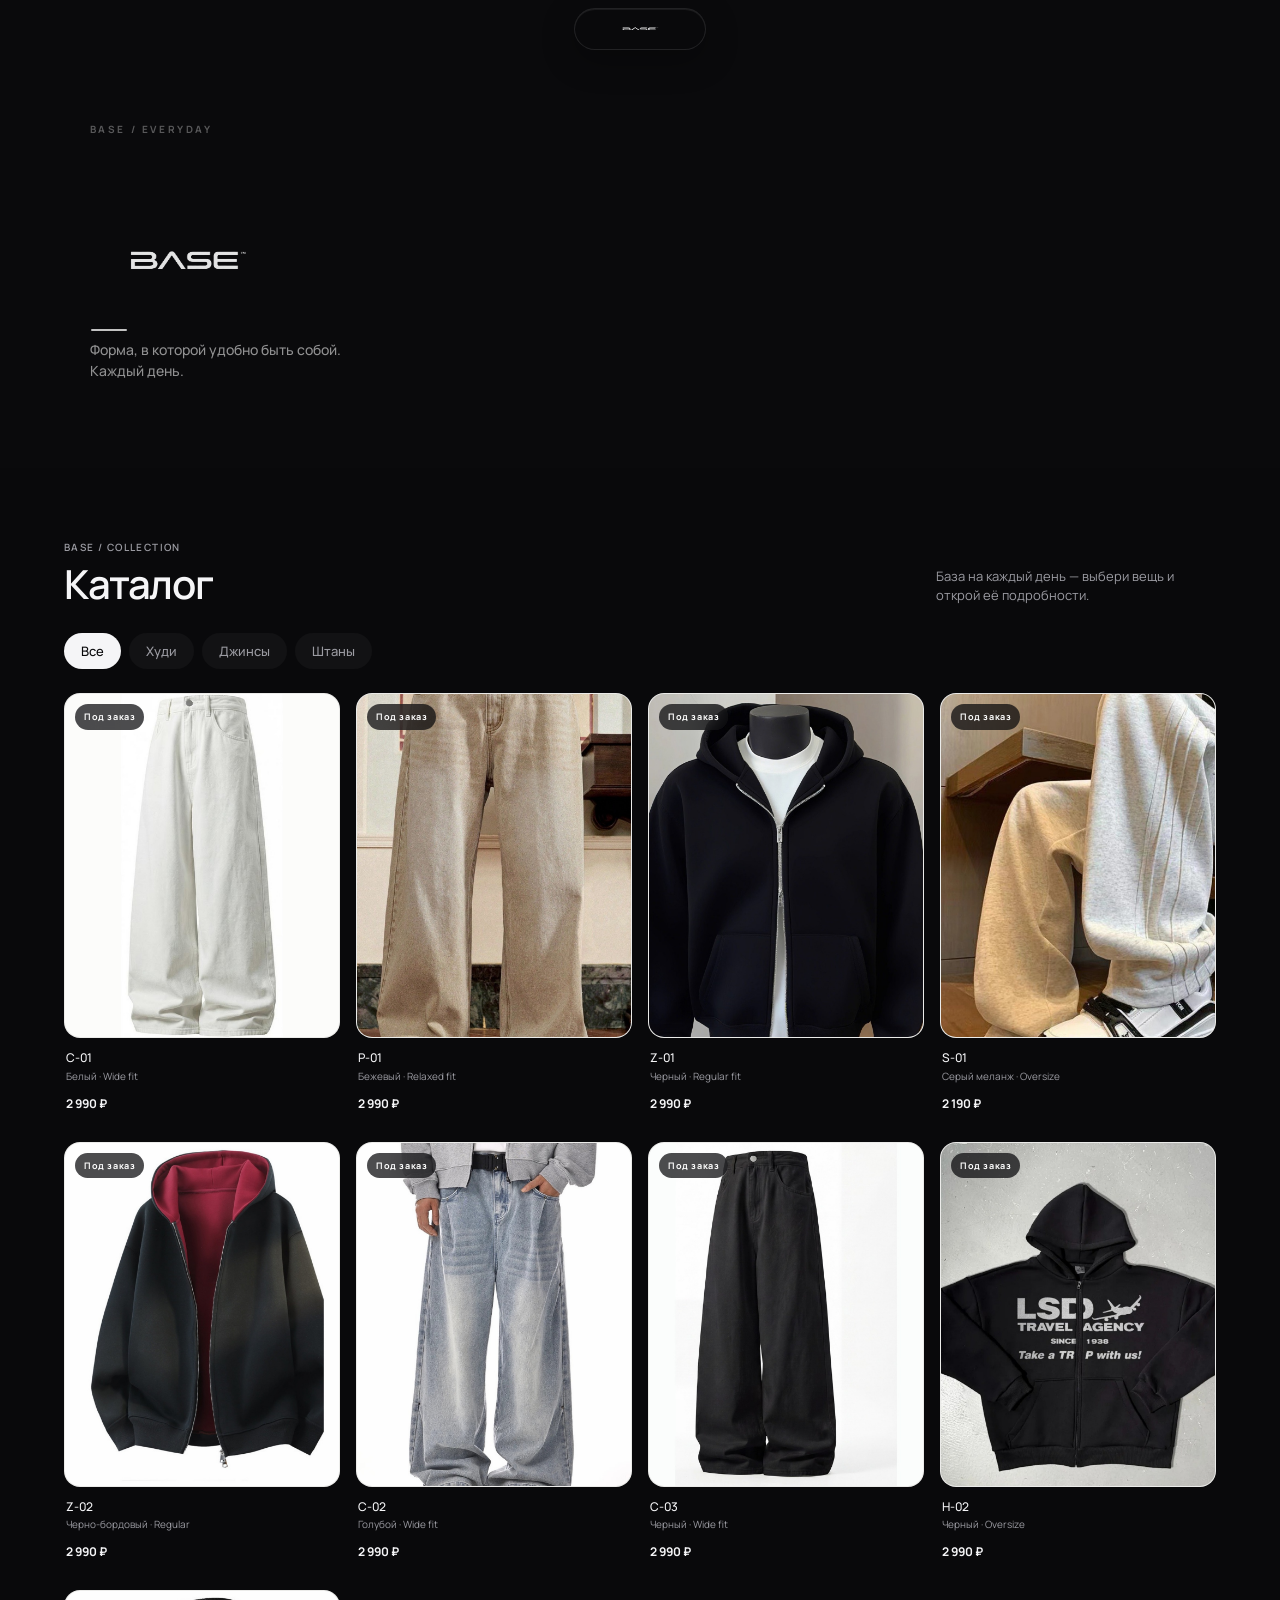
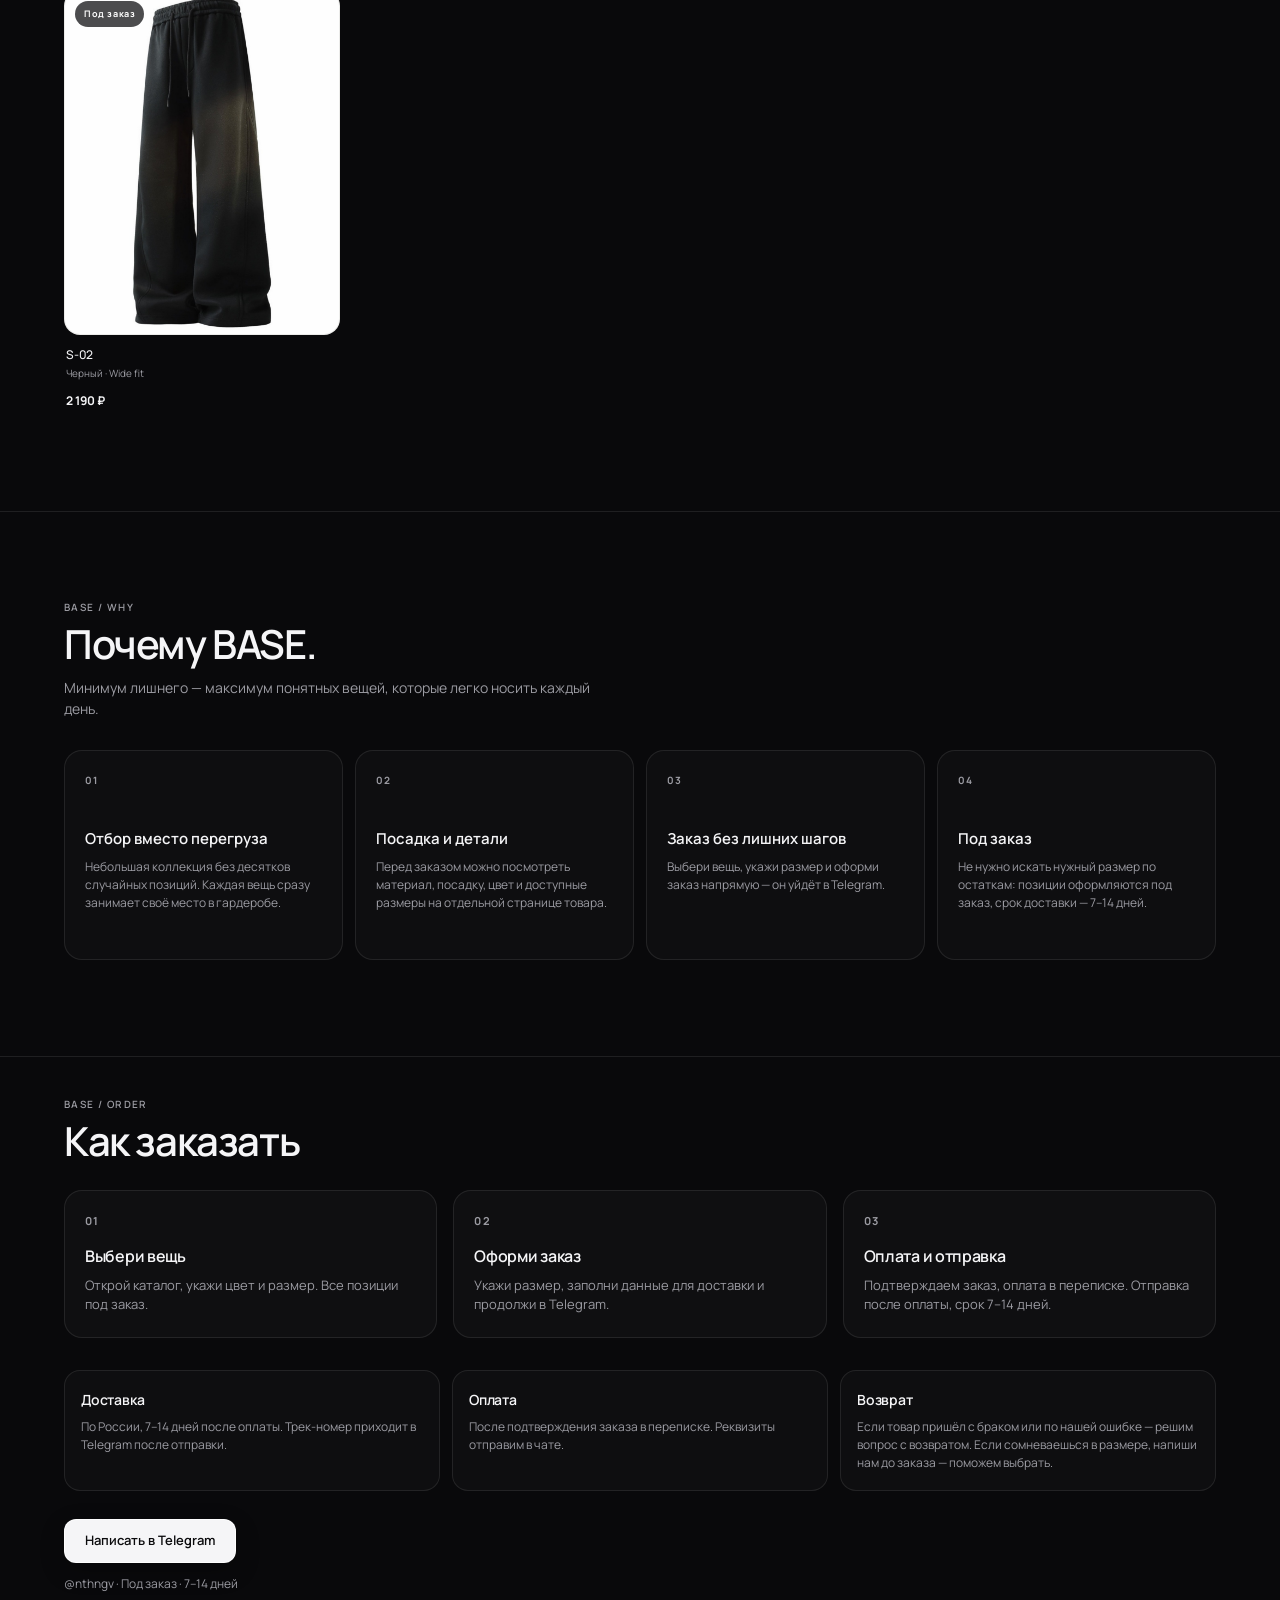
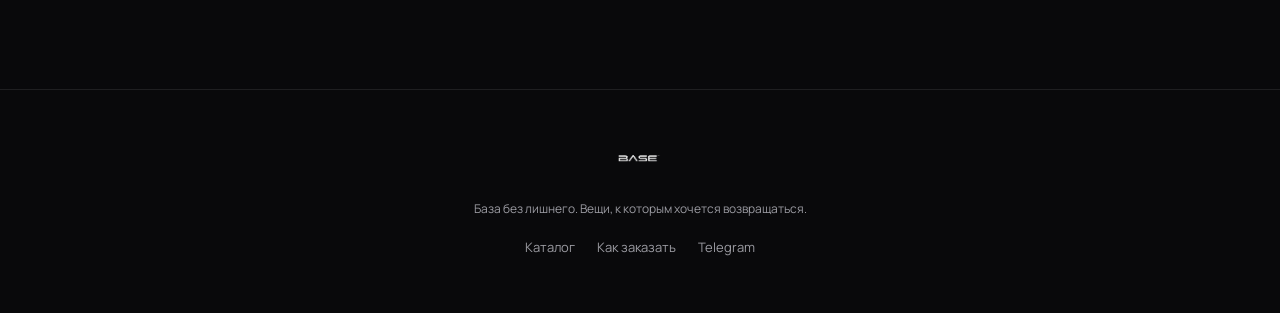
==== index.html @ e727e175 "Refresh catalog script cache version" ====
<!DOCTYPE html>
<html lang="ru">
<head>
    <meta charset="UTF-8">
    <meta name="viewport" content="width=device-width, initial-scale=1.0, viewport-fit=cover">
    <title>BASE. — Минималистичная одежда | Худи, джинсы, спортивки</title>
    <meta name="description" content="BASE. — базовая одежда без лишнего. Худи, wide jeans, спортивки. Заказ в Telegram. Доставка 7–14 дней.">
    <meta name="theme-color" content="#09090b">
    <meta property="og:type" content="website">
    <meta property="og:title" content="BASE. — Минималистичная одежда">
    <meta property="og:description" content="База без лишнего. Худи, джинсы, спортивки. Заказ в Telegram · Доставка 7–14 дней.">
    <meta property="og:image" content="https://base.isnoth1ng.workers.dev/images_cards/card_hoodie-lsd.jpg">
    <meta property="og:locale" content="ru_RU">
    <meta name="twitter:card" content="summary_large_image">
    <meta name="twitter:title" content="BASE. — Минималистичная одежда">
    <meta name="twitter:description" content="База без лишнего. Заказ в Telegram · Доставка 7–14 дней.">
    <meta name="twitter:image" content="https://base.isnoth1ng.workers.dev/images_cards/card_hoodie-lsd.jpg">
    <link rel="stylesheet" href="style.css">
    <link href="https://fonts.googleapis.com/css2?family=Manrope:wght@400;500;600;700&display=swap" rel="stylesheet">
    <script>try{if(localStorage.getItem("base-theme")==="light")document.documentElement.dataset.theme="light"}catch(e){}</script>
</head>
<body>
    <header class="glass-header" id="island">
        <div class="header-inner">
            <nav class="nav-links" id="island-nav">
                <a href="#catalog" data-section="catalog">Каталог</a>
                <a href="#how" data-section="how">Заказ</a>
            </nav>
            <button class="theme-toggle" id="theme-toggle" type="button" aria-label="Переключить тему" title="Переключить тему">
                <svg class="theme-icon theme-icon-sun" viewBox="0 0 24 24" aria-hidden="true"><circle cx="12" cy="12" r="4"></circle><path d="M12 2v2M12 20v2M4.93 4.93l1.42 1.42M17.65 17.65l1.42 1.42M2 12h2M20 12h2M4.93 19.07l1.42-1.42M17.65 6.35l1.42-1.42"></path></svg>
                <svg class="theme-icon theme-icon-moon" viewBox="0 0 24 24" aria-hidden="true"><path d="M20.5 15.5A8.5 8.5 0 0 1 8.5 3.5a8.7 8.7 0 1 0 12 12Z"></path></svg>
            </button>
        </div>
    </header>

    <main>
        <section class="hero" id="top">
            <div class="hero-content">
                <h1 class="hero-title" aria-label="BASE."><img class="hero-logo" src="assets/logo/logo.png" alt="BASE"></h1>
                <p class="hero-subtitle">Форма, в которой удобно быть собой.<br>Каждый день.</p>
            </div>
        </section>

        <section id="catalog" class="catalog-section">
            <div class="container">
                <div class="catalog-heading">
                    <div>
                        <span class="catalog-eyebrow">BASE / COLLECTION</span>
                        <h2>Каталог</h2>
                    </div>
                    <p>База на каждый день — выбери вещь и открой её подробности.</p>
                </div>

                <div class="catalog-tabs" id="catalog-tabs" role="tablist">
                    <button class="tab active" data-filter="all" role="tab" aria-selected="true">Все</button>
                    <button class="tab" data-filter="hoodie" role="tab" aria-selected="false">Худи</button>
                    <button class="tab" data-filter="jeans" role="tab" aria-selected="false">Джинсы</button>
                    <button class="tab" data-filter="pants" role="tab" aria-selected="false">Штаны</button>
                </div>

                <div class="product-grid" id="products-grid"></div>
            </div>
        </section>

        <section class="strengths-section" aria-labelledby="strengths-title">
            <div class="container">
                <div class="strengths-heading">
                    <span class="catalog-eyebrow">BASE / WHY</span>
                    <h2 id="strengths-title">Почему BASE.</h2>
                    <p>Минимум лишнего — максимум понятных вещей, которые легко носить каждый день.</p>
                </div>
                <div class="strengths-grid">
                    <article class="strength-card">
                        <span class="strength-index">01</span>
                        <h3>Отбор вместо перегруза</h3>
                        <p>Небольшая коллекция без десятков случайных позиций. Каждая вещь сразу занимает своё место в гардеробе.</p>
                    </article>
                    <article class="strength-card">
                        <span class="strength-index">02</span>
                        <h3>Посадка и детали</h3>
                        <p>Перед заказом можно посмотреть материал, посадку, цвет и доступные размеры на отдельной странице товара.</p>
                    </article>
                    <article class="strength-card">
                        <span class="strength-index">03</span>
                        <h3>Заказ без лишних шагов</h3>
                        <p>Выбери вещь, укажи размер и оформи заказ напрямую — он уйдёт в Telegram.</p>
                    </article>
                    <article class="strength-card">
                        <span class="strength-index">04</span>
                        <h3>Под заказ</h3>
                        <p>Не нужно искать нужный размер по остаткам: позиции оформляются под заказ, срок доставки — 7–14 дней.</p>
                    </article>
                </div>
            </div>
        </section>

        <section id="how" class="how-section">
            <div class="container">
                <div class="how-heading">
                    <span class="catalog-eyebrow">BASE / ORDER</span>
                    <h2>Как заказать</h2>
                </div>
                <div class="how-grid">
                    <div class="how-card">
                        <div class="how-num">01</div>
                        <h3>Выбери вещь</h3>
                        <p>Открой каталог, укажи цвет и размер. Все позиции под заказ.</p>
                    </div>
                    <div class="how-card">
                        <div class="how-num">02</div>
                        <h3>Оформи заказ</h3>
                        <p>Укажи размер, заполни данные для доставки и продолжи в Telegram.</p>
                    </div>
                    <div class="how-card">
                        <div class="how-num">03</div>
                        <h3>Оплата и отправка</h3>
                        <p>Подтверждаем заказ, оплата в переписке. Отправка после оплаты, срок 7–14 дней.</p>
                    </div>
                </div>

                <div class="info-grid">
                    <div class="info-card">
                        <h3>Доставка</h3>
                        <p>По России, 7–14 дней после оплаты. Трек-номер приходит в Telegram после отправки.</p>
                    </div>
                    <div class="info-card">
                        <h3>Оплата</h3>
                        <p>После подтверждения заказа в переписке. Реквизиты отправим в чате.</p>
                    </div>
                    <div class="info-card">
                        <h3>Возврат</h3>
                        <p>Если товар пришёл с браком или по нашей ошибке — решим вопрос с возвратом. Если сомневаешься в размере, напиши нам до заказа — поможем выбрать.</p>
                    </div>
                </div>

                <div class="how-cta">
                    <a href="https://t.me/nthngv" class="btn-glass" target="_blank" rel="noopener noreferrer">Написать в Telegram</a>
                    <span class="how-note">@nthngv · Под заказ · 7–14 дней</span>
                </div>
            </div>
        </section>
    </main>

    <footer class="minimal-footer">
        <div class="container footer-content">
            <div class="footer-brand"><img src="assets/logo/logo.png" alt="BASE"></div>
            <p class="footer-note">База без лишнего. Вещи, к которым хочется возвращаться.</p>
            <div class="footer-links">
                <a href="#catalog">Каталог</a>
                <a href="#how">Как заказать</a>
                <a href="https://t.me/nthngv" target="_blank" rel="noopener noreferrer">Telegram</a>
            </div>
        </div>
    </footer>

    <div class="checkout-overlay" id="checkout-overlay" aria-hidden="true"><div class="checkout-modal" role="dialog" aria-modal="true" aria-labelledby="checkout-title"><button class="checkout-close" id="checkout-close" type="button" aria-label="Закрыть">×</button><div class="checkout-body"><div class="checkout-kicker">BASE / ORDER</div><h2 class="checkout-title" id="checkout-title">Данные для доставки</h2><p class="checkout-intro">Заполни данные — после этого откроется Telegram с уже готовым заказом.</p><form id="checkout-form" novalidate><label class="checkout-field"><span>ФИО</span><input id="checkout-name" type="text" autocomplete="name" placeholder="Иван Иванов" required></label><label class="checkout-field"><span>Контактный номер</span><input id="checkout-phone" type="tel" inputmode="tel" autocomplete="tel" placeholder="+7 900 000-00-00" required></label><label class="checkout-field"><span>Адрес доставки</span><textarea id="checkout-address" rows="3" autocomplete="street-address" placeholder="Город, улица, дом, квартира" required></textarea></label><label class="checkout-field"><span>Почтовый индекс</span><input id="checkout-postcode" type="text" inputmode="numeric" autocomplete="postal-code" placeholder="123456" required></label><p class="checkout-error" id="checkout-error" role="alert" hidden></p><button class="checkout-submit" type="submit">Продолжить в Telegram</button><p class="checkout-note">Проверь данные перед переходом в Telegram.</p></form></div></div></div>
    <script src="script.js?v=20261002-6"></script>
    <script src="product-routing.js?v=20261002-3"></script>
    <script src="island.js?v=20261002-11"></script>
</body>
</html>
---- style.css ----
:root {
  --bg-main: #09090b;
  --bg-sheet: rgba(22, 22, 25, 0.97);
  --text-primary: #f5f5f7;
  --text-secondary: #9b9ba2;
  --border-light: rgba(255, 255, 255, 0.09);
  --glass-bg: rgba(18, 18, 21, 0.75);
  --glass-border: rgba(255, 255, 255, 0.14);
  --shadow-soft: 0 24px 80px rgba(0, 0, 0, 0.48);
  --shadow-sm: 0 8px 28px rgba(0, 0, 0, 0.22);
  --btn-primary: #f5f5f7;
  --btn-primary-hover: #fff;
  --btn-disabled: rgba(245, 245, 247, 0.18);
  --btn-text: #09090b;
  --chip-bg: rgba(255, 255, 255, 0.07);
  --chip-active: #f5f5f7;
  --chip-text-active: #09090b;
  --card-bg: #161618;
  --radius-card: 16px;
  --radius-btn: 14px;
  --ease-out: cubic-bezier(0.16, 1, 0.3, 1);
  --spring: cubic-bezier(0.175, 0.885, 0.32, 1.08);
  --safe-bottom: env(safe-area-inset-bottom, 0px);
}
:root[data-theme="light"] {
  --bg-main: #f4f4f2;
  --bg-sheet: rgba(255, 255, 255, 0.97);
  --text-primary: #111113;
  --text-secondary: #8b8b92;
  --border-light: rgba(0, 0, 0, 0.08);
  --glass-bg: rgba(255, 255, 255, 0.82);
  --glass-border: rgba(255, 255, 255, 0.95);
  --shadow-soft: 0 24px 80px rgba(0, 0, 0, 0.14);
  --shadow-sm: 0 6px 24px rgba(0, 0, 0, 0.08);
  --btn-primary: #111113;
  --btn-primary-hover: #000;
  --btn-disabled: rgba(17, 17, 19, 0.18);
  --btn-text: #fff;
  --chip-bg: rgba(0, 0, 0, 0.05);
  --chip-active: #111113;
  --chip-text-active: #fff;
  --card-bg: #ececea;
}

* { box-sizing: border-box; margin: 0; padding: 0; -webkit-tap-highlight-color: transparent; }
html { scroll-behavior: smooth; scroll-padding-top: 90px; background: var(--bg-main); }
body {
  font-family: Manrope, -apple-system, BlinkMacSystemFont, sans-serif;
  background-color: var(--bg-main);
  color: var(--text-primary);
  -webkit-font-smoothing: antialiased;
  line-height: 1.5;
  overflow-x: hidden;
  transition: background-color 0.35s ease, color 0.35s ease;
}
a { text-decoration: none; color: inherit; }
button { border: none; background: none; font-family: inherit; cursor: pointer; }
.container { width: min(1200px, 100%); margin: 0 auto; padding: 0 24px; }

/* HEADER — Dynamic Island */
.glass-header {
  position: fixed;
  top: max(12px, env(safe-area-inset-top));
  left: 50%;
  transform: translateX(-50%);
  z-index: 100;
  width: max-content;
  max-width: calc(100% - 24px);
  background: #0a0a0c;
  border: 1px solid rgba(255, 255, 255, 0.07);
  border-radius: 100px;
  box-shadow:
    0 4px 24px rgba(0, 0, 0, 0.45),
    0 0 0 0.5px rgba(255, 255, 255, 0.04),
    inset 0 1px 0 rgba(255, 255, 255, 0.08);
  backdrop-filter: blur(28px) saturate(180%);
  -webkit-backdrop-filter: blur(28px) saturate(180%);
  transition:
    max-width 0.45s cubic-bezier(0.32, 0.72, 0, 1),
    border-radius 0.45s cubic-bezier(0.32, 0.72, 0, 1),
    box-shadow 0.35s ease;
  cursor: default;
}
:root[data-theme="light"] .glass-header {
  background: #0a0a0c;
  border-color: rgba(255, 255, 255, 0.08);
}

.header-inner {
  display: flex;
  align-items: center;
  gap: 2px;
  min-height: 38px;
  padding: 4px 5px 4px 14px;
  transition: padding 0.4s cubic-bezier(0.32, 0.72, 0, 1);
}

.brand-logo {
  font-weight: 700;
  font-size: 13px;
  letter-spacing: -0.4px;
  white-space: nowrap;
  color: #f5f5f7;
  padding-right: 4px;
  transition: transform 0.3s ease;
}
.brand-logo:active { transform: scale(0.96); }

.nav-links {
  display: flex;
  align-items: center;
  gap: 0;
  overflow: hidden;
  max-width: 200px;
  opacity: 1;
  transition:
    max-width 0.45s cubic-bezier(0.32, 0.72, 0, 1),
    opacity 0.3s ease,
    margin 0.4s ease;
}
.nav-links a {
  display: inline-flex;
  align-items: center;
  min-height: 28px;
  padding: 0 11px;
  font-size: 12px;
  font-weight: 500;
  color: rgba(255, 255, 255, 0.48);
  border-radius: 100px;
  white-space: nowrap;
  transition: color 0.2s, background 0.2s;
}
.nav-links a:hover {
  color: #fff;
  background: rgba(255, 255, 255, 0.08);
}
.nav-links a.active {
  color: #fff;
  background: rgba(255, 255, 255, 0.12);
}

.theme-toggle {
  width: 30px;
  height: 30px;
  flex: 0 0 30px;
  display: inline-flex;
  align-items: center;
  justify-content: center;
  border-radius: 50%;
  color: rgba(255, 255, 255, 0.88);
  background: rgba(255, 255, 255, 0.1);
  border: none;
  margin-left: 2px;
  transition: background 0.2s, transform 0.15s;
}
.theme-toggle:active { transform: scale(0.9); }
.theme-icon {
  width: 13px;
  height: 13px;
  fill: none;
  stroke: currentColor;
  stroke-width: 1.8;
  stroke-linecap: round;
  stroke-linejoin: round;
}
.theme-icon-moon { display: none; }
:root[data-theme="light"] .theme-icon-sun { display: none; }
:root[data-theme="light"] .theme-icon-moon { display: block; }

/* Compact state — logo + theme only */
.glass-header.island-compact .nav-links {
  max-width: 0;
  opacity: 0;
  margin: 0;
  pointer-events: none;
}
.glass-header.island-compact .header-inner {
  padding: 4px 5px 4px 12px;
  min-height: 34px;
}
.glass-header.island-compact {
  box-shadow:
    0 2px 16px rgba(0, 0, 0, 0.4),
    inset 0 1px 0 rgba(255, 255, 255, 0.06);
}

/* Expanded while compact (tap to open menu) */
.glass-header.island-compact.island-open .nav-links {
  max-width: 200px;
  opacity: 1;
  pointer-events: auto;
}
.glass-header.island-compact.island-open .header-inner {
  padding: 4px 5px 4px 14px;
}


/* HERO */
.hero {
  position: relative;
  height: clamp(400px, 52vh, 560px);
  min-height: 400px;
  display: flex;
  align-items: flex-end;
  justify-content: flex-start;
  padding: 0 7vw 64px;
  overflow: hidden;
  background:#0a0a0c;
}
.hero::before {
  content: "BASE / EVERYDAY";
  position: absolute;
  top: 26%;
  left: 7vw;
  font-size: 10px;
  font-weight: 700;
  letter-spacing: 2.6px;
  color: rgba(255, 255, 255, 0.32);
}
.hero-content { position: relative; z-index: 2; width: min(560px, 100%); }
.hero-title {
  position: relative;
  display: inline-block;
  font-size: clamp(44px, 6vw, 60px);
  font-weight: 700;
  line-height: 0.92;
  letter-spacing: -3.2px;
  margin-bottom: 16px;
  color: #f7f7f8;
}
.hero-title::after {
  content: "";
  position: absolute;
  width: 42px; height: 2px;
  left: 2px; bottom: -8px;
  border-radius: 2px;
  background: rgba(255, 255, 255, 0.75);
}
.hero-subtitle {
  max-width: 320px;
  margin-bottom: 22px;
  font-size: 14px;
  line-height: 1.55;
  font-weight: 500;
  color: rgba(255, 255, 255, 0.55);
}
.btn-glass {
  display: inline-flex; align-items: center; justify-content: center;
  min-height: 44px; padding: 0 20px;
  border-radius: 12px;
  font-size: 13px; font-weight: 600;
  background: #f5f5f7; color: #0b0b0d;
  border: 1px solid rgba(255, 255, 255, 0.9);
  box-shadow: 0 8px 24px rgba(0, 0, 0, 0.24);
  transition: transform 0.25s var(--ease-out), background 0.2s;
}
.btn-glass:hover { background: #fff; transform: translateY(-1px); }

:root[data-theme="light"] .hero {
  background:#ebebe9;
}
:root[data-theme="light"] .hero::before { color: rgba(17, 17, 19, 0.32); }
:root[data-theme="light"] .hero-title { color: #111113; }
:root[data-theme="light"] .hero-title::after { background: rgba(17, 17, 19, 0.65); }
:root[data-theme="light"] .hero-subtitle { color: rgba(17, 17, 19, 0.55); }
:root[data-theme="light"] .btn-glass {
  background: #111113; color: #fff; border-color: #111113;
}

/* CATALOG */
.catalog-section { padding: 72px 0 100px; }
.catalog-heading {
  display: flex;
  align-items: flex-end;
  justify-content: space-between;
  gap: 24px;
  margin-bottom: 28px;
}
.catalog-eyebrow {
  display: block;
  margin-bottom: 8px;
  font-size: 10px;
  font-weight: 600;
  letter-spacing: 1.4px;
  color: var(--text-secondary);
}
.catalog-heading h2 {
  font-size: clamp(28px, 4vw, 40px);
  line-height: 1.05;
  font-weight: 600;
  letter-spacing: -1.4px;
}
.catalog-heading p {
  max-width: 280px;
  color: var(--text-secondary);
  font-size: 13px;
  line-height: 1.45;
}

.product-grid {
  display: grid;
  grid-template-columns: repeat(4, minmax(0, 1fr));
  gap: 28px 16px;
}
.product-card {
  cursor: pointer;
  min-width: 0;
  transition: transform 0.4s var(--ease-out);
}
.product-card:hover { transform: translateY(-3px); }

.product-img-box {
  aspect-ratio: 3 / 4;
  border-radius: var(--radius-card);
  overflow: hidden;
  background: var(--card-bg);
  margin-bottom: 12px;
  position: relative;
  border: 1px solid var(--border-light);
}
.product-img-box img {
  width: 100%;
  height: 100%;
  display: block;
  object-fit: cover;
  object-position: center center;
  transition: transform 0.5s var(--ease-out);
}
.product-card:hover .product-img-box img { transform: scale(1.03); }

.product-meta { padding: 0 2px; }
.product-name {
  font-size: 12px;
  font-weight: 500;
  line-height: 1.3;
  letter-spacing: -0.2px;
  margin-bottom: 6px;
}
.product-price {
  display: inline-flex;
  padding: 5px 10px;
  border-radius: 8px;
  font-size: 12px;
  font-weight: 700;
  background: #f0f0f1;
  color: #0a0a0c;
}
:root[data-theme="light"] .product-price {
  background: #111113;
  color: #fff;
}

/* SHEET */
.sheet-overlay {
  position: fixed; inset: 0;
  background: rgba(0, 0, 0, 0.55);
  backdrop-filter: blur(4px);
  z-index: 999;
  opacity: 0; pointer-events: none;
  transition: opacity 0.3s var(--ease-out);
  display: flex; align-items: flex-end; justify-content: center;
}
.sheet-overlay.active { opacity: 1; pointer-events: auto; }
.bottom-sheet {
  width: min(840px, 100%);
  background: var(--bg-sheet);
  border-radius: 24px 24px 0 0;
  border: 1px solid var(--glass-border);
  border-bottom: none;
  box-shadow: var(--shadow-soft);
  transform: translateY(100%);
  transition: transform 0.4s var(--spring);
  position: relative;
  max-height: 80vh;
  display: flex; flex-direction: column;
  overflow: hidden;
}
.sheet-overlay.active .bottom-sheet { transform: translateY(0); }
.sheet-close {
  position: absolute; top: 12px; right: 12px;
  width: 40px; height: 40px;
  background: rgba(127, 127, 127, 0.12);
  border-radius: 50%;
  display: flex; align-items: center; justify-content: center;
  color: var(--text-primary); z-index: 10;
}
.sheet-content {
  display: grid;
  grid-template-columns: minmax(0, 0.95fr) minmax(0, 1.05fr);
  min-height: 0;
  overflow-y: auto;
  padding-bottom: 90px;
}
.sheet-image-container { padding: 16px; }
.sheet-image-container img {
  width: 100%; max-height: 58vh;
  display: block; border-radius: 16px;
  aspect-ratio: 3 / 4;
  object-fit: cover;
  object-position: center top;
  background: var(--card-bg);
}
.sheet-info-container {
  padding: 28px 28px 20px 8px;
  display: flex; flex-direction: column;
}
.sheet-title { font-size: 20px; font-weight: 600; letter-spacing: -0.4px; margin-bottom: 4px; }
.sheet-subtitle { font-size: 14px; color: var(--text-secondary); margin-bottom: 12px; }
.sheet-price { font-size: 19px; font-weight: 500; }
.option-section { margin-bottom: 18px; }
.option-label {
  display: block; font-size: 11px; font-weight: 600;
  color: var(--text-secondary); margin-bottom: 10px;
  text-transform: uppercase; letter-spacing: 0.6px;
}
.chips-group { display: flex; flex-wrap: wrap; gap: 8px; }
.chip {
  min-height: 40px; padding: 0 16px;
  background: var(--chip-bg); border-radius: 100px;
  font-size: 13px; font-weight: 500; color: var(--text-primary);
  transition: background 0.2s, color 0.2s;
}
.chip.active { background: var(--chip-active); color: var(--chip-text-active); }
.sheet-details {
  margin-top: 8px;
  border-top: 1px solid var(--border-light);
  padding-top: 14px;
}
.detail-row {
  display: flex; justify-content: space-between; gap: 16px;
  padding: 6px 0; font-size: 13px;
}
.detail-label { color: var(--text-secondary); }
.detail-value { font-weight: 500; text-align: right; }
.sheet-cta-container {
  position: absolute; bottom: 0; left: 0; width: 100%;
  padding: 12px 18px calc(12px + var(--safe-bottom));
  background: color-mix(in srgb, var(--bg-sheet) 90%, transparent);
  border-top: 1px solid var(--border-light);
  backdrop-filter: blur(12px);
}
.btn-primary {
  width: 100%; min-height: 50px;
  border-radius: var(--radius-btn);
  background: var(--btn-primary); color: var(--btn-text);
  font-size: 15px; font-weight: 500;
  display: flex; justify-content: center; align-items: center;
}
.btn-primary.disabled { background: var(--btn-disabled); cursor: not-allowed; }

/* FOOTER */
.minimal-footer { padding: 48px 0 56px; border-top: 1px solid var(--border-light); }
.footer-content { display: flex; flex-direction: column; align-items: center; gap: 20px; }
.footer-brand { font-size: 17px; font-weight: 600; letter-spacing: -0.4px; }
.footer-note { max-width: 340px; text-align: center; color: var(--text-secondary); font-size: 12px; line-height: 1.5; }
.footer-links { display: flex; flex-wrap: wrap; justify-content: center; gap: 16px 22px; }
.footer-links a { font-size: 13px; color: var(--text-secondary); }

/* RESPONSIVE */
@media (max-width: 1024px) {
  .product-grid { grid-template-columns: repeat(3, 1fr); }
}
@media (max-width: 768px) {
  .container { padding: 0 16px; }
  .glass-header { max-width: calc(100% - 20px); }
  .header-inner { gap: 4px; min-height: 36px; padding: 3px 4px 3px 12px; }
  .brand-logo { font-size: 12px; }
  .nav-links a { font-size: 11px; min-height: 26px; padding: 0 8px; }
  .theme-toggle { width: 28px; height: 28px; flex-basis: 28px; }
  .hero { height: 46vh; min-height: 340px; padding: 0 20px 40px; }
  .hero::before { top: 22%; left: 20px; font-size: 9px; }
  .hero-title { font-size: 38px; letter-spacing: -2.5px; }
  .hero-subtitle { font-size: 13px; max-width: 270px; }
  .catalog-section { padding: 52px 0 80px; }
  .catalog-heading { flex-direction: column; align-items: flex-start; gap: 8px; }
  .product-grid { grid-template-columns: repeat(2, minmax(0, 1fr)); gap: 24px 12px; }
  .product-img-box { border-radius: 12px; }
  .sheet-content { display: block; padding-bottom: 84px; }
  .sheet-image-container img { max-height: 40vh; aspect-ratio: 1 / 1; object-fit: cover; }
  .sheet-info-container { padding: 18px 16px; }
  .bottom-sheet { max-height: 86vh; }
}
@media (max-width: 430px) {
  .glass-header { max-width: calc(100% - 16px); }
  .header-inner { min-height: 34px; padding: 3px 3px 3px 11px; }
  .hero { height: 42vh; min-height: 310px; }
  .hero-title { font-size: 34px; }
}


/* CATALOG TABS */
.catalog-tabs {
  display: flex;
  gap: 8px;
  margin-bottom: 24px;
  flex-wrap: wrap;
}
.tab {
  min-height: 36px;
  padding: 0 16px;
  border-radius: 100px;
  font-size: 13px;
  font-weight: 500;
  color: var(--text-secondary);
  background: rgba(127, 127, 127, 0.08);
  border: 1px solid transparent;
  transition: background 0.2s, color 0.2s, transform 0.15s;
}
.tab:active { transform: scale(0.96); }
.tab.active {
  background: var(--chip-active);
  color: var(--chip-text-active);
}
:root[data-theme="light"] .tab {
  background: rgba(0, 0, 0, 0.04);
}
:root[data-theme="light"] .tab.active {
  background: #111113;
  color: #fff;
}

/* SKELETON + IMAGE LOAD */
.img-skeleton {
  position: absolute;
  inset: 0;
  background: linear-gradient(
    90deg,
    rgba(127, 127, 127, 0.08) 0%,
    rgba(127, 127, 127, 0.16) 50%,
    rgba(127, 127, 127, 0.08) 100%
  );
  background-size: 200% 100%;
  animation: shimmer 1.2s ease-in-out infinite;
  border-radius: inherit;
}
@keyframes shimmer {
  0% { background-position: 200% 0; }
  100% { background-position: -200% 0; }
}
.product-img-box img {
  opacity: 0;
  transition: opacity 0.35s ease, transform 0.5s var(--ease-out);
}
.product-img-box img.loaded { opacity: 1; }

/* SOFT HAPTIC TAP */
.product-card.tapped {
  transform: scale(0.97);
  transition: transform 0.15s ease;
}

/* HOW TO ORDER */
.how-section {
  padding: 40px 0 96px;
  border-top: 1px solid var(--border-light);
}
.how-heading {
  margin-bottom: 28px;
}
.how-heading h2 {
  font-size: clamp(28px, 4vw, 40px);
  font-weight: 600;
  letter-spacing: -1.4px;
  line-height: 1.05;
  margin-top: 8px;
}
.how-grid {
  display: grid;
  grid-template-columns: repeat(3, minmax(0, 1fr));
  gap: 16px;
  margin-bottom: 32px;
}
.how-card {
  padding: 22px 20px;
  border-radius: 18px;
  background: rgba(127, 127, 127, 0.06);
  border: 1px solid var(--border-light);
}
:root[data-theme="light"] .how-card {
  background: #fff;
}
.how-num {
  font-size: 11px;
  font-weight: 700;
  letter-spacing: 1.2px;
  color: var(--text-secondary);
  margin-bottom: 14px;
}
.how-card h3 {
  font-size: 16px;
  font-weight: 600;
  letter-spacing: -0.3px;
  margin-bottom: 8px;
}
.how-card p {
  font-size: 13px;
  line-height: 1.5;
  color: var(--text-secondary);
}
.how-cta {
  display: flex;
  flex-direction: column;
  align-items: flex-start;
  gap: 12px;
}
.how-note {
  font-size: 12px;
  color: var(--text-secondary);
}

@media (max-width: 768px) {
  .how-grid { grid-template-columns: 1fr; gap: 10px; }
  .how-section { padding: 32px 0 72px; }
  .catalog-tabs { margin-bottom: 18px; }
  .tab { min-height: 34px; padding: 0 14px; font-size: 12px; }
}


/* Card badge */
.card-badge {
  position: absolute;
  top: 10px;
  left: 10px;
  z-index: 2;
  padding: 4px 9px;
  border-radius: 100px;
  font-size: 10px;
  font-weight: 600;
  letter-spacing: 0.2px;
  background: rgba(10, 10, 12, 0.72);
  color: rgba(255, 255, 255, 0.92);
  backdrop-filter: blur(8px);
  -webkit-backdrop-filter: blur(8px);
}
:root[data-theme="light"] .card-badge {
  background: rgba(17, 17, 19, 0.78);
  color: #fff;
}

/* Info cards under how-to */
.info-grid {
  display: grid;
  grid-template-columns: repeat(3, minmax(0, 1fr));
  gap: 12px;
  margin-bottom: 28px;
}
.info-card {
  padding: 18px 16px;
  border-radius: 16px;
  border: 1px solid var(--border-light);
  background: rgba(127, 127, 127, 0.05);
}
:root[data-theme="light"] .info-card {
  background: #fff;
}
.info-card h3 {
  font-size: 14px;
  font-weight: 600;
  margin-bottom: 8px;
  letter-spacing: -0.2px;
}
.info-card p {
  font-size: 12px;
  line-height: 1.5;
  color: var(--text-secondary);
}

@media (max-width: 768px) {
  .info-grid { grid-template-columns: 1fr; gap: 8px; }
}


/* Cart button in island */
.cart-btn {
  position: relative;
  width: 30px;
  height: 30px;
  flex: 0 0 30px;
  display: inline-flex;
  align-items: center;
  justify-content: center;
  border-radius: 50%;
  color: rgba(255, 255, 255, 0.88);
  background: transparent;
  border: none;
  transition: background 0.2s, transform 0.15s;
}
.cart-btn:hover { background: rgba(255, 255, 255, 0.1); }
.cart-btn:active { transform: scale(0.9); }
.cart-icon { width: 16px; height: 16px; }
.cart-count {
  position: absolute;
  top: -2px;
  right: -2px;
  min-width: 16px;
  height: 16px;
  padding: 0 4px;
  border-radius: 100px;
  background: #fff;
  color: #0a0a0c;
  font-size: 10px;
  font-weight: 700;
  line-height: 16px;
  text-align: center;
}
.glass-header.island-compact .cart-btn { /* keep visible */ }

/* Cart sheet */
.cart-sheet .sheet-body { padding-top: 12px; }
.cart-title {
  font-size: 20px;
  font-weight: 700;
  letter-spacing: -0.4px;
  margin-bottom: 16px;
}
.cart-empty {
  font-size: 13px;
  color: var(--text-secondary);
  margin-bottom: 12px;
}
.cart-items { display: flex; flex-direction: column; gap: 10px; margin-bottom: 18px; }
.cart-row {
  display: flex;
  align-items: center;
  gap: 12px;
  padding: 10px;
  border-radius: 14px;
  background: rgba(127, 127, 127, 0.06);
  border: 1px solid var(--border-light);
}
.cart-row img {
  width: 56px;
  height: 72px;
  object-fit: cover;
  border-radius: 10px;
  background: var(--card-bg);
}
.cart-row-info { flex: 1; min-width: 0; }
.cart-row-title {
  font-size: 13px;
  font-weight: 600;
  white-space: nowrap;
  overflow: hidden;
  text-overflow: ellipsis;
}
.cart-row-meta {
  font-size: 11px;
  color: var(--text-secondary);
  margin-top: 2px;
}
.cart-row-price {
  font-size: 13px;
  font-weight: 600;
  margin-top: 4px;
}
.cart-remove {
  width: 32px;
  height: 32px;
  border: none;
  border-radius: 50%;
  background: transparent;
  color: var(--text-secondary);
  font-size: 20px;
  line-height: 1;
  cursor: pointer;
}
.cart-remove:hover { color: var(--text-primary); background: rgba(127,127,127,0.12); }
.cart-note {
  margin-top: 10px;
  font-size: 11px;
  color: var(--text-secondary);
  text-align: center;
}


/* BASE 2026 refinements: uniform product cards, cart overlay, strengths, product page */
.product-img-box {
  aspect-ratio: 3 / 4;
  overflow: hidden;
  background: #e9e9e7;
}
.product-img-box img {
  object-fit: cover;
  object-position: center center;
  transform: scale(1.075);
  transform-origin: center;
}
.product-card:hover .product-img-box img {
  transform: scale(1.11);
}
.product-card {
  cursor: pointer;
}
.product-card:focus-visible {
  outline: 2px solid currentColor;
  outline-offset: 4px;
  border-radius: 12px;
}

/* Cart uses the same overlay system, but with an explicit .open state. */
.sheet-overlay.open {
  opacity: 1;
  pointer-events: auto;
}
.sheet-overlay.open .cart-sheet {
  transform: translateY(0);
}
.cart-sheet {
  width: min(620px, 100%);
  max-height: min(78vh, 720px);
  padding: 0;
  border-radius: 24px 24px 0 0;
  overflow: hidden;
}
.cart-sheet .sheet-body {
  padding: 28px 22px calc(22px + var(--safe-bottom));
  overflow-y: auto;
}
.cart-sheet .sheet-close {
  top: 16px;
  right: 16px;
}
.cart-sheet .cart-title {
  padding-right: 44px;
}
.cart-sheet .btn-order {
  width: 100%;
  min-height: 50px;
  border-radius: var(--radius-btn);
  background: var(--btn-primary);
  color: var(--btn-text);
  font-size: 14px;
  font-weight: 600;
}
.cart-sheet .btn-order.disabled {
  background: var(--btn-disabled);
  color: var(--text-secondary);
  cursor: not-allowed;
}

/* Strengths */
.strengths-section {
  padding: 88px 0 96px;
  border-top: 1px solid var(--border-light);
}
.strengths-heading {
  max-width: 620px;
  margin-bottom: 30px;
}
.strengths-heading h2 {
  font-size: clamp(28px, 4vw, 40px);
  line-height: 1.05;
  font-weight: 600;
  letter-spacing: -1.4px;
  margin-bottom: 12px;
}
.strengths-heading p {
  max-width: 540px;
  font-size: 14px;
  line-height: 1.55;
  color: var(--text-secondary);
}
.strengths-grid {
  display: grid;
  grid-template-columns: repeat(4, minmax(0, 1fr));
  gap: 12px;
}
.strength-card {
  min-height: 210px;
  padding: 22px 20px;
  border: 1px solid var(--border-light);
  border-radius: 18px;
  background: rgba(127,127,127,.05);
}
:root[data-theme="light"] .strength-card {
  background: #fff;
}
.strength-index {
  display: block;
  margin-bottom: 42px;
  font-size: 10px;
  font-weight: 700;
  letter-spacing: 1.4px;
  color: var(--text-secondary);
}
.strength-card h3 {
  font-size: 15px;
  line-height: 1.25;
  font-weight: 600;
  margin-bottom: 9px;
}
.strength-card p {
  font-size: 12px;
  line-height: 1.5;
  color: var(--text-secondary);
}

/* Dedicated product page */
.product-page {
  min-height: 100vh;
  padding: 112px 0 72px;
}
.product-page-top {
  display: flex;
  align-items: center;
  justify-content: space-between;
  gap: 16px;
  margin-bottom: 28px;
}
.back-link {
  display: inline-flex;
  align-items: center;
  gap: 8px;
  font-size: 13px;
  color: var(--text-secondary);
}
.back-link:hover { color: var(--text-primary); }
.product-detail {
  display: grid;
  grid-template-columns: minmax(0, 1.05fr) minmax(360px, .95fr);
  gap: 44px;
  align-items: start;
}
.product-detail-media {
  position: sticky;
  top: 96px;
}
.product-detail-media img {
  display: block;
  width: 100%;
  aspect-ratio: 3 / 4;
  max-height: calc(100vh - 130px);
  object-fit: cover;
  object-position: center;
  transform: scale(1.035);
  border-radius: 24px;
  background: var(--card-bg);
  overflow: hidden;
}
.product-detail-info {
  padding: 18px 0;
}
.product-detail-kicker {
  margin-bottom: 12px;
  font-size: 10px;
  font-weight: 700;
  letter-spacing: 1.5px;
  color: var(--text-secondary);
}
.product-detail-title {
  font-size: clamp(30px, 5vw, 52px);
  line-height: .98;
  letter-spacing: -2px;
  font-weight: 600;
  margin-bottom: 12px;
}
.product-detail-subtitle {
  font-size: 14px;
  color: var(--text-secondary);
  margin-bottom: 18px;
}
.product-detail-price {
  font-size: 22px;
  font-weight: 600;
  margin-bottom: 32px;
}
.product-option {
  margin-bottom: 22px;
}
.product-option-label {
  display: block;
  margin-bottom: 10px;
  font-size: 11px;
  font-weight: 700;
  letter-spacing: .8px;
  text-transform: uppercase;
  color: var(--text-secondary);
}
.product-actions {
  display: grid;
  grid-template-columns: 1fr 1fr;
  gap: 10px;
  margin: 30px 0;
}
.product-actions button {
  min-height: 52px;
  border-radius: 14px;
  font-size: 14px;
  font-weight: 600;
}
.product-add {
  background: rgba(127,127,127,.10);
  color: var(--text-primary);
  border: 1px solid var(--border-light);
}
.product-buy {
  background: var(--btn-primary);
  color: var(--btn-text);
}
.product-actions button:disabled {
  opacity: .45;
  cursor: not-allowed;
}
.product-detail-specs {
  border-top: 1px solid var(--border-light);
  margin-top: 6px;
  padding-top: 14px;
}
.product-detail-spec {
  display: flex;
  justify-content: space-between;
  gap: 20px;
  padding: 9px 0;
  font-size: 13px;
}
.product-detail-spec span:first-child { color: var(--text-secondary); }
.product-detail-note {
  margin-top: 18px;
  font-size: 12px;
  line-height: 1.5;
  color: var(--text-secondary);
}

@media (max-width: 900px) {
  .strengths-grid { grid-template-columns: repeat(2, minmax(0, 1fr)); }
  .product-detail { grid-template-columns: 1fr; gap: 20px; }
  .product-detail-media { position: relative; top: auto; }
  .product-detail-media img { max-height: none; }
}
@media (max-width: 768px) {
  .strengths-section { padding: 64px 0 72px; }
  .strengths-grid { grid-template-columns: 1fr; gap: 8px; }
  .strength-card { min-height: auto; padding: 20px; }
  .strength-index { margin-bottom: 24px; }
  .product-page { padding: 92px 0 48px; }
  .product-page-top { margin-bottom: 18px; }
  .product-detail { gap: 12px; }
  .product-detail-media img {
    aspect-ratio: 1 / 1.08;
    border-radius: 18px;
    transform: scale(1.025);
  }
  .product-detail-info { padding: 12px 0; }
  .product-detail-title { font-size: 32px; letter-spacing: -1.4px; }
  .product-actions { position: sticky; bottom: 10px; z-index: 20; padding: 8px; margin: 22px -8px 24px; border: 1px solid var(--border-light); border-radius: 18px; background: color-mix(in srgb, var(--bg-sheet) 88%, transparent); backdrop-filter: blur(16px); }
}

.product-actions a {
  display: flex;
  align-items: center;
  justify-content: center;
  text-decoration: none;
}
.cart-sheet .btn-order {
  display: flex;
  align-items: center;
  justify-content: center;
  text-decoration: none;
}

/* Product page visual integration */
.product-detail {
  grid-template-columns: minmax(0, 520px) minmax(320px, 460px);
  justify-content: center;
  gap: clamp(28px, 5vw, 64px);
}
.product-detail-media {
  position: relative;
  top: auto;
  width: 100%;
}
.product-detail-media img {
  width: 100%;
  max-height: 680px;
  aspect-ratio: 4 / 5;
  object-fit: cover;
  transform: none;
  border-radius: 20px;
}
.product-detail-info {
  max-width: 460px;
  padding: 8px 0;
}
.product-detail-title {
  font-size: clamp(28px, 4vw, 44px);
  letter-spacing: -1.6px;
}
.product-actions {
  grid-template-columns: 1fr 1fr;
  margin: 26px 0;
}
.product-actions button,
.product-actions a {
  min-height: 50px;
  padding: 0 18px;
  border-radius: 12px;
  border: 1px solid var(--border-light);
  font: inherit;
  font-size: 13px;
  font-weight: 600;
  cursor: pointer;
  transition: transform .18s ease, opacity .18s ease, background .18s ease;
}
.product-actions button:hover,
.product-actions a:hover { transform: translateY(-1px); }
.product-add {
  background: var(--card-bg);
  color: var(--text-primary);
}
.product-buy {
  background: var(--btn-primary);
  color: var(--btn-text);
  border-color: transparent !important;
}
.product-option { margin-bottom: 18px; }
.chips-group { gap: 7px; }
.chip {
  min-height: 38px;
  padding: 0 14px;
  border: 1px solid var(--border-light);
  background: var(--chip-bg);
  color: var(--text-primary);
}
.chip.active {
  background: var(--text-primary);
  color: var(--bg-primary);
  border-color: var(--text-primary);
}
.cart-sheet {
  width: min(620px, 100%);
  background: var(--bg-sheet);
  border: 1px solid var(--glass-border);
  border-bottom: none;
  box-shadow: var(--shadow-soft);
  transform: translateY(100%);
  transition: transform .4s var(--spring);
  position: relative;
  max-height: 80vh;
  display: flex;
  flex-direction: column;
}
.sheet-overlay.active .cart-sheet { transform: translateY(0); }
.cart-sheet .sheet-body {
  width: 100%;
  box-sizing: border-box;
}
.cart-sheet .sheet-close {
  display: flex;
  align-items: center;
  justify-content: center;
  background: rgba(127,127,127,.12);
  color: var(--text-primary);
  border: 0;
  font-size: 24px;
}
.cart-sheet .btn-order {
  box-sizing: border-box;
  background: var(--btn-primary);
  color: var(--btn-text);
}
.cart-sheet .btn-order.disabled {
  opacity: .45;
  pointer-events: none;
}
@media (max-width: 900px) {
  .product-detail {
    grid-template-columns: minmax(0, 1fr);
    max-width: 620px;
    margin: 0 auto;
  }
  .product-detail-media img {
    max-height: 620px;
  }
  .product-detail-info {
    max-width: none;
  }
}
@media (max-width: 768px) {
  .product-detail-media img {
    aspect-ratio: 4 / 5;
    max-height: none;
    border-radius: 16px;
  }
  .product-actions {
    position: static;
    grid-template-columns: 1fr 1fr;
    margin: 22px 0;
    padding: 0;
    border: 0;
    background: transparent;
    backdrop-filter: none;
  }
}


/* ===== BASE FINAL POLISH ===== */
.product-grid{align-items:start}
.product-img-box{aspect-ratio:4/5}
.product-img-box img{object-fit:cover}
.product-card:focus-visible{outline:2px solid currentColor;outline-offset:4px;border-radius:var(--radius-card)}
.card-badge{position:absolute;left:10px;top:10px;padding:6px 9px;border-radius:999px;background:rgba(8,8,10,.72);color:#fff;font-size:9px;font-weight:700;letter-spacing:.6px;backdrop-filter:blur(12px);-webkit-backdrop-filter:blur(12px)}
:root[data-theme="light"] .card-badge{background:rgba(255,255,255,.82);color:#111113}

.product-page{padding:118px 0 90px}
.product-page-top{margin-bottom:18px}
.back-link{display:inline-flex;align-items:center;gap:7px;color:var(--text-secondary);font-size:12px;font-weight:600;transition:color .2s,transform .2s}
.back-link:hover{color:var(--text-primary);transform:translateX(-2px)}
.product-detail{display:grid;grid-template-columns:minmax(0,560px) minmax(320px,440px);justify-content:center;gap:clamp(28px,5vw,72px);align-items:start}
.product-detail-media{width:100%;border:1px solid var(--border-light);border-radius:20px;overflow:hidden;background:var(--card-bg);box-shadow:var(--shadow-sm)}
.product-detail-media img{width:100%;height:auto;aspect-ratio:4/5;display:block;object-fit:cover;object-position:center}
.product-detail-info{padding:12px 0 0}
.product-detail-kicker{font-size:10px;font-weight:700;letter-spacing:1.8px;color:var(--text-secondary);margin-bottom:12px}
.product-detail-title{font-size:clamp(28px,4vw,42px);line-height:1.02;letter-spacing:-1.8px;font-weight:700;margin-bottom:8px}
.product-detail-subtitle{font-size:13px;color:var(--text-secondary);margin-bottom:14px}
.product-detail-price{font-size:20px;font-weight:700;margin-bottom:28px}
.product-option{padding:16px 0;border-top:1px solid var(--border-light)}
.product-option-label{display:block;font-size:11px;font-weight:700;letter-spacing:.5px;margin-bottom:10px}
.chips-group{display:flex;flex-wrap:wrap;gap:7px}
.chip{min-height:38px;padding:0 14px;border:1px solid var(--border-light);border-radius:11px;background:var(--chip-bg);color:var(--text-primary);font-size:12px;font-weight:600;transition:transform .2s,background .2s,border-color .2s}
.chip:hover{transform:translateY(-1px);border-color:rgba(255,255,255,.25)}
.chip.active{background:var(--chip-active);color:var(--chip-text-active);border-color:var(--chip-active)}
.product-actions{display:grid;grid-template-columns:1fr 1fr;gap:9px;margin:22px 0 20px}
.product-actions button,.product-actions a{min-height:50px;border-radius:13px;padding:0 16px;display:inline-flex;align-items:center;justify-content:center;font-size:12px;font-weight:700;transition:transform .2s,background .2s,opacity .2s}
.product-add{background:var(--chip-bg);color:var(--text-primary);border:1px solid var(--border-light)}
.product-buy{background:var(--btn-primary);color:var(--btn-text);border:1px solid var(--btn-primary)}
.product-add:hover,.product-buy:hover{transform:translateY(-1px)}
.product-add.added{background:var(--btn-primary);color:var(--btn-text)}
.product-actions .disabled{opacity:.4;pointer-events:none}
.product-detail-specs{border-top:1px solid var(--border-light);border-bottom:1px solid var(--border-light)}
.product-detail-spec{display:flex;justify-content:space-between;gap:20px;padding:13px 0;border-bottom:1px solid var(--border-light);font-size:12px}
.product-detail-spec:last-child{border-bottom:0}
.product-detail-spec span{color:var(--text-secondary)}
.product-detail-spec strong{font-weight:600;text-align:right}
.product-detail-note{margin-top:18px;color:var(--text-secondary);font-size:11px;line-height:1.65}

.sheet-overlay.active{opacity:1;pointer-events:auto}
.cart-sheet{width:min(520px,calc(100% - 20px));max-height:min(720px,calc(100dvh - 24px));position:relative;transform:translateY(105%);transition:transform .45s var(--ease-out);background:var(--bg-sheet);border:1px solid var(--border-light);border-radius:24px 24px 18px 18px;box-shadow:var(--shadow-soft);overflow:hidden}
.sheet-overlay.active .cart-sheet,.sheet-overlay.open .cart-sheet{transform:translateY(0)}
.cart-sheet .sheet-body{padding:34px 20px calc(20px + var(--safe-bottom));overflow:auto}
.cart-sheet .sheet-close{position:absolute;right:14px;top:12px;z-index:2;width:32px;height:32px;border-radius:50%;background:var(--chip-bg);color:var(--text-primary);font-size:22px;line-height:1}
.cart-sheet .btn-order{width:100%;min-height:50px;display:flex;align-items:center;justify-content:center;border-radius:13px;background:var(--btn-primary);color:var(--btn-text);font-size:12px;font-weight:700}
.cart-sheet .btn-order.disabled{opacity:.4;pointer-events:none}
.cart-row{position:relative}
.cart-row-info{flex:1;min-width:0}
.cart-row-title{font-size:12px;font-weight:700}
.cart-row-meta{font-size:10px;color:var(--text-secondary);margin-top:3px}
.cart-row-price{font-size:12px;font-weight:700;margin-top:4px}
.cart-qty{display:inline-flex;align-items:center;gap:9px;margin-top:7px;border:1px solid var(--border-light);border-radius:9px;padding:2px}
.cart-qty button{width:25px;height:25px;border-radius:7px;color:var(--text-primary);background:var(--chip-bg);font-size:15px}
.cart-qty span{min-width:16px;text-align:center;font-size:10px;font-weight:700}
.cart-remove{width:28px;height:28px;border-radius:50%;color:var(--text-secondary);font-size:20px}
.cart-remove:hover{background:var(--chip-bg);color:var(--text-primary)}
.cart-note{margin-top:10px;text-align:center;font-size:10px;color:var(--text-secondary)}

@media (max-width:900px){
  .product-detail{grid-template-columns:1fr;gap:22px}
  .product-detail-media{max-width:620px;margin:0 auto}
  .product-detail-info{max-width:620px;width:100%;margin:0 auto}
}
@media (max-width:768px){
  .hero{height:clamp(400px,58vh,520px);min-height:390px;padding:0 20px 48px}
  .hero::before{left:20px;top:24%}
  .hero-title{font-size:46px;letter-spacing:-2.8px}
  .catalog-heading{display:block}
  .catalog-heading p{margin-top:10px;max-width:340px}
  .product-grid{grid-template-columns:repeat(2,minmax(0,1fr));gap:24px 10px}
  .product-img-box{border-radius:13px;margin-bottom:9px}
  .product-name{font-size:11px}
  .product-price{font-size:10px;padding:4px 8px}
  .card-badge{left:7px;top:7px;padding:5px 7px;font-size:8px}
  .product-page{padding:96px 0 60px}
  .product-page .container{padding:0 16px}
  .product-detail{gap:18px}
  .product-detail-media{border-radius:16px}
  .product-detail-title{font-size:30px;letter-spacing:-1.4px}
  .product-detail-price{font-size:19px;margin-bottom:20px}
  .product-actions{position:sticky;bottom:10px;z-index:20;margin:20px -4px 22px;padding:7px;background:color-mix(in srgb,var(--bg-sheet) 88%,transparent);border:1px solid var(--border-light);border-radius:16px;backdrop-filter:blur(18px);-webkit-backdrop-filter:blur(18px)}
  .product-actions button,.product-actions a{min-height:48px}
  .cart-sheet{width:calc(100% - 12px);max-height:calc(100dvh - 12px);border-radius:22px 22px 14px 14px}
  .cart-sheet .sheet-body{padding:34px 14px calc(16px + var(--safe-bottom))}
}
@media (max-width:430px){
  .product-detail-media img{aspect-ratio:4/5}
  .product-actions{grid-template-columns:1fr 1fr}
  .product-detail-spec{font-size:11px}
}

/* ===== BASE DYNAMIC ISLAND 2.0 ===== */
.glass-header{width:100%;max-width:none;background:transparent;border:0;box-shadow:none;backdrop-filter:none;-webkit-backdrop-filter:none;top:10px;pointer-events:none}
.glass-header .header-inner{position:relative;display:block;width:min(560px,calc(100% - 24px));min-height:0;margin:0 auto;padding:0;pointer-events:none}
.glass-header>.header-inner>.brand-logo,.glass-header>.header-inner>.nav-links,.glass-header>.header-inner>.cart-btn,.glass-header>.header-inner>.theme-toggle{display:none}
.base-island-ui{position:relative;width:100%;min-height:54px;border:1px solid rgba(255,255,255,.10);border-radius:28px;background:rgba(10,10,12,.90);box-shadow:0 12px 44px rgba(0,0,0,.32),inset 0 1px 0 rgba(255,255,255,.07);backdrop-filter:blur(28px) saturate(170%);-webkit-backdrop-filter:blur(28px) saturate(170%);pointer-events:auto;transition:width .48s var(--spring),border-radius .42s var(--spring),box-shadow .35s ease,transform .25s ease;overflow:hidden;color:#f5f5f7}
.base-island-ui.is-scrolled{box-shadow:0 16px 55px rgba(0,0,0,.42),inset 0 1px 0 rgba(255,255,255,.08)}
.base-island-main{width:100%;height:54px;display:flex;align-items:center;justify-content:center;gap:9px;padding:0 18px;color:#f5f5f7;position:relative}
.base-island-mark{font-size:13px;font-weight:800;letter-spacing:-.5px}
.base-island-context{font-size:9px;letter-spacing:1.4px;color:rgba(255,255,255,.38);font-weight:700}
.base-island-ping{width:5px;height:5px;border-radius:50%;background:#f5f5f7;opacity:.7;box-shadow:0 0 0 4px rgba(255,255,255,.06)}
.base-island-expanded{display:grid;grid-template-rows:auto auto auto;max-height:0;opacity:0;transform:translateY(-8px);pointer-events:none;transition:max-height .5s var(--spring),opacity .25s ease,transform .42s var(--spring);padding:0 16px}
.base-island-ui.is-expanded{border-radius:25px;box-shadow:0 20px 70px rgba(0,0,0,.48),inset 0 1px 0 rgba(255,255,255,.09)}
.base-island-ui.is-expanded .base-island-expanded{max-height:360px;opacity:1;transform:none;pointer-events:auto;padding-bottom:14px}
.base-island-ui.is-expanded .base-island-main{height:48px;justify-content:flex-start;padding-left:17px}
.base-island-ui.is-expanded .base-island-ping{display:none}
.base-island-top{display:flex;align-items:center;justify-content:space-between;padding:2px 2px 12px;border-bottom:1px solid rgba(255,255,255,.07)}
.base-island-status{display:flex;align-items:center;gap:7px;font-size:9px;font-weight:700;letter-spacing:1.25px;color:rgba(255,255,255,.44)}
.base-island-dot{width:5px;height:5px;border-radius:50%;background:rgba(255,255,255,.72)}
.base-island-close{width:26px;height:26px;border-radius:50%;background:rgba(255,255,255,.08);color:#fff;font-size:18px;line-height:1}
.base-island-content{padding:14px 2px 13px;min-height:70px;display:flex;align-items:center}
.base-island-welcome,.base-island-product,.base-island-cart,.base-island-added{width:100%;display:flex;align-items:center;justify-content:space-between;gap:12px}
.base-island-welcome,.base-island-product-copy,.base-island-cart>div,.base-island-added>div{display:flex;flex-direction:column;min-width:0}
.base-island-welcome strong,.base-island-product-copy strong,.base-island-cart strong,.base-island-added strong{font-size:13px;letter-spacing:-.2px}
.base-island-welcome span,.base-island-product-copy span,.base-island-added span{font-size:10px;color:rgba(255,255,255,.42);margin-top:3px}
.base-island-eyebrow{font-size:8px!important;text-transform:uppercase;letter-spacing:1.2px;color:rgba(255,255,255,.32)!important;margin:0 0 3px!important}
.base-island-mini-action{flex:0 0 auto;min-height:32px;padding:0 12px;border-radius:10px;background:#f5f5f7;color:#09090b;font-size:10px;font-weight:800}
.base-island-check{width:32px;height:32px;border-radius:50%;display:grid;place-items:center;background:#f5f5f7;color:#09090b;font-weight:900;font-size:16px;flex:0 0 auto}
.base-island-actions{display:grid;grid-template-columns:repeat(5,1fr);gap:5px}
.base-island-actions a,.base-island-actions button{min-height:34px;border-radius:10px;background:rgba(255,255,255,.055);color:rgba(255,255,255,.66);display:flex;align-items:center;justify-content:center;font-size:9px;font-weight:700;padding:0 5px;white-space:nowrap;transition:background .2s,color .2s,transform .15s}
.base-island-actions a:hover,.base-island-actions button:hover{background:rgba(255,255,255,.11);color:#fff}
.base-island-actions button:active,.base-island-actions a:active{transform:scale(.96)}
.base-island-ui.is-added{animation:island-pop .45s var(--spring)}
@keyframes island-pop{0%{transform:scale(.98)}55%{transform:scale(1.015)}100%{transform:scale(1)}}
:root[data-theme="light"] .base-island-ui{background:rgba(10,10,12,.93);color:#f5f5f7;border-color:rgba(255,255,255,.12)}
@media (max-width:600px){
  .glass-header{top:max(8px,env(safe-area-inset-top))}
  .glass-header .header-inner{width:calc(100% - 18px)}
  .base-island-ui{min-height:50px;border-radius:26px}
  .base-island-main{height:50px}
  .base-island-actions{grid-template-columns:repeat(3,1fr)}
  .base-island-actions a:nth-child(4),.base-island-actions button:nth-child(5){display:none}
  .base-island-expanded{padding-left:13px;padding-right:13px}
  .base-island-ui.is-expanded .base-island-main{height:46px}
  .base-island-content{min-height:76px}
}
@media (prefers-reduced-motion:reduce){.base-island-ui,.base-island-expanded{transition:none!important;animation:none!important}}

/* ===== BASE DYNAMIC ISLAND — COMPACT / CONTEXTUAL ===== */
.glass-header{width:100%;max-width:none;background:transparent;border:0;box-shadow:none;backdrop-filter:none;-webkit-backdrop-filter:none;top:max(8px,env(safe-area-inset-top));pointer-events:none}
.glass-header .header-inner{position:relative;display:block;width:100%;min-height:0;margin:0;padding:0;pointer-events:none}
.glass-header>.header-inner>.brand-logo,.glass-header>.header-inner>.nav-links,.glass-header>.header-inner>.cart-btn,.glass-header>.header-inner>.theme-toggle{display:none}
.base-island-ui{position:relative;width:184px;min-height:48px;margin:0 auto;border:1px solid rgba(255,255,255,.10);border-radius:25px;background:rgba(10,10,12,.94);box-shadow:0 9px 34px rgba(0,0,0,.30),inset 0 1px 0 rgba(255,255,255,.07);backdrop-filter:blur(26px) saturate(170%);-webkit-backdrop-filter:blur(26px) saturate(170%);pointer-events:auto;overflow:hidden;color:#f5f5f7;transition:width .46s var(--spring),border-radius .42s var(--spring),box-shadow .35s ease,transform .2s ease}
.base-island-main{width:100%;height:48px;display:flex;align-items:center;justify-content:center;gap:8px;padding:0 13px;color:#f5f5f7;position:relative}
.base-island-mark{font-size:12px;font-weight:800;letter-spacing:-.5px}.base-island-context{font-size:8px;letter-spacing:1.3px;color:rgba(255,255,255,.34);font-weight:700}
.base-island-cart-mini{display:none;align-items:center;justify-content:center;min-width:16px;height:16px;padding:0 4px;border-radius:8px;background:#f5f5f7;color:#09090b;font-size:8px;font-weight:800}.base-island-cart-mini.visible{display:inline-flex}
.base-island-expanded{display:grid;max-height:0;opacity:0;transform:translateY(-7px);pointer-events:none;transition:max-height .46s var(--spring),opacity .2s ease,transform .38s var(--spring);padding:0 13px}
.base-island-ui.is-expanded{width:min(420px,calc(100vw - 24px));border-radius:24px;box-shadow:0 18px 62px rgba(0,0,0,.45),inset 0 1px 0 rgba(255,255,255,.09)}
.base-island-ui.is-expanded .base-island-expanded{max-height:300px;opacity:1;transform:none;pointer-events:auto;padding-bottom:12px}
.base-island-ui.is-expanded .base-island-main{height:43px;justify-content:flex-start;padding-left:15px}
.base-island-top{display:flex;align-items:center;justify-content:space-between;padding:1px 1px 10px;border-bottom:1px solid rgba(255,255,255,.07)}
.base-island-status{display:flex;align-items:center;gap:7px;font-size:8px;font-weight:700;letter-spacing:1.2px;color:rgba(255,255,255,.42)}.base-island-dot{width:5px;height:5px;border-radius:50%;background:rgba(255,255,255,.72)}
.base-island-close{width:25px;height:25px;border-radius:50%;background:rgba(255,255,255,.08);color:#fff;font-size:17px;line-height:1}
.base-island-content{padding:11px 1px 11px;min-height:62px;display:flex;align-items:center}
.base-island-welcome,.base-island-product,.base-island-cart,.base-island-added{width:100%;display:flex;align-items:center;justify-content:space-between;gap:10px}
.base-island-welcome,.base-island-product-copy,.base-island-cart>div,.base-island-added>div{display:flex;flex-direction:column;min-width:0}
.base-island-welcome strong,.base-island-product-copy strong,.base-island-cart strong,.base-island-added strong{font-size:12px;letter-spacing:-.15px}
.base-island-welcome span,.base-island-product-copy span,.base-island-added span{font-size:9px;color:rgba(255,255,255,.40);margin-top:2px}
.base-island-eyebrow{font-size:7px!important;text-transform:uppercase;letter-spacing:1.1px;color:rgba(255,255,255,.30)!important;margin:0 0 2px!important}
.base-island-mini-action{flex:0 0 auto;min-height:30px;padding:0 11px;border-radius:9px;background:#f5f5f7;color:#09090b;font-size:9px;font-weight:800}
.base-island-check{width:30px;height:30px;border-radius:50%;display:grid;place-items:center;background:#f5f5f7;color:#09090b;font-weight:900;font-size:15px;flex:0 0 auto}
.base-island-actions{display:grid;grid-template-columns:repeat(5,1fr);gap:4px}.base-island-actions a,.base-island-actions button{min-height:32px;border-radius:9px;background:rgba(255,255,255,.055);color:rgba(255,255,255,.64);display:flex;align-items:center;justify-content:center;font-size:8px;font-weight:700;padding:0 4px;white-space:nowrap;transition:background .2s,color .2s,transform .15s}
.base-island-actions a:hover,.base-island-actions button:hover{background:rgba(255,255,255,.11);color:#fff}.base-island-actions button:active,.base-island-actions a:active{transform:scale(.96)}
.base-island-ui.is-added{animation:island-pop .42s var(--spring)}@keyframes island-pop{0%{transform:scale(.98)}55%{transform:scale(1.015)}100%{transform:scale(1)}}
:root[data-theme="light"] .base-island-ui{background:rgba(10,10,12,.95);color:#f5f5f7;border-color:rgba(255,255,255,.12)}
@media(max-width:600px){.glass-header{top:max(7px,env(safe-area-inset-top))}.base-island-ui{width:158px;min-height:44px;border-radius:23px}.base-island-main{height:44px}.base-island-ui.is-expanded{width:calc(100vw - 20px)}.base-island-ui.is-expanded .base-island-main{height:40px}.base-island-actions{grid-template-columns:repeat(3,1fr)}.base-island-actions a:nth-child(4),.base-island-actions button:nth-child(5){display:none}.base-island-expanded{padding-left:11px;padding-right:11px}}
@media(prefers-reduced-motion:reduce){.base-island-ui,.base-island-expanded{transition:none!important;animation:none!important}}

/* ===== BASE ISLAND 3.0 — refined morph / no square inner UI ===== */
.base-island-ui{width:184px!important;min-height:48px!important;margin:0 auto!important;border-radius:999px!important;transform-origin:50% 0;will-change:width,border-radius,box-shadow}
.base-island-ui.is-expanded{width:min(420px,calc(100vw - 24px))!important;border-radius:30px!important}
.base-island-ui.is-scrolled{box-shadow:0 15px 52px rgba(0,0,0,.40),inset 0 1px 0 rgba(255,255,255,.08)!important}
.base-island-main{border-radius:inherit!important;transition:height .46s var(--spring),padding .46s var(--spring),transform .2s ease!important}
.base-island-main.is-pressed{animation:island-press-soft .36s var(--spring)}
@keyframes island-press-soft{0%{transform:scale(1)}38%{transform:scale(.968)}72%{transform:scale(1.008)}100%{transform:scale(1)}}
.base-island-expanded{overflow:hidden}
.base-island-top{padding-left:4px!important;padding-right:2px!important}
.base-island-close{width:27px!important;height:27px!important;border-radius:50%!important;transition:transform .22s ease,background .22s ease!important}
.base-island-close:hover{transform:rotate(90deg);background:rgba(255,255,255,.13)}
.base-island-content{min-height:72px!important;padding:13px 3px!important;animation:none!important}
.base-island-welcome,.base-island-product,.base-island-cart,.base-island-added{border-radius:20px;background:rgba(255,255,255,.035);border:1px solid rgba(255,255,255,.055);min-height:66px;padding:10px 11px;box-shadow:inset 0 1px 0 rgba(255,255,255,.035)}
.base-island-welcome{justify-content:flex-start;gap:10px}
.base-island-welcome-mark{width:34px;height:34px;border-radius:12px;display:grid;place-items:center;flex:0 0 auto;background:#f5f5f7;color:#09090b;font-size:8px;font-weight:900;letter-spacing:-.4px}
.base-island-product-thumb{width:40px;height:50px;border-radius:11px;overflow:hidden;flex:0 0 auto;background:rgba(255,255,255,.08)}
.base-island-product-thumb img{width:100%;height:100%;display:block;object-fit:cover}
.base-island-product-copy,.base-island-cart-copy{flex:1;min-width:0}
.base-island-product-copy strong,.base-island-cart-copy strong,.base-island-welcome strong,.base-island-added strong{white-space:nowrap;overflow:hidden;text-overflow:ellipsis}
.base-island-mini-action{border-radius:999px!important;min-height:34px!important;padding:0 13px!important;transition:transform .18s ease,box-shadow .18s ease!important}
.base-island-mini-action:hover{transform:translateY(-1px);box-shadow:0 5px 16px rgba(0,0,0,.20)}
.base-island-actions{gap:3px!important;padding-top:2px}
.base-island-actions a,.base-island-actions button{min-height:34px!important;border-radius:999px!important;background:transparent!important;border:1px solid transparent!important;color:rgba(255,255,255,.56)!important}
.base-island-actions a:hover,.base-island-actions button:hover{background:rgba(255,255,255,.065)!important;border-color:rgba(255,255,255,.06)!important;color:#fff!important}
.base-island-ui.is-expanded .base-island-content{animation:island-content-soft .42s .05s both var(--spring)!important}
.base-island-ui.is-expanded .base-island-actions{animation:island-actions-soft .42s .10s both var(--spring)!important}
@keyframes island-content-soft{0%{opacity:0;transform:translateY(-7px) scale(.985)}100%{opacity:1;transform:none}}
@keyframes island-actions-soft{0%{opacity:0;transform:translateY(5px)}100%{opacity:1;transform:none}}
.base-island-ui.is-added{animation:island-added-soft .55s var(--spring)!important}
@keyframes island-added-soft{0%{transform:scale(.98)}45%{transform:scale(1.018)}100%{transform:scale(1)}}
.base-island-ui.is-added::after{content:"";position:absolute;inset:0;pointer-events:none;border-radius:inherit;background:linear-gradient(105deg,transparent 28%,rgba(255,255,255,.10) 48%,transparent 68%);transform:translateX(-110%);animation:island-glint .62s .08s ease-out both}
@keyframes island-glint{to{transform:translateX(110%)}}
.base-island-cart-mini.visible{animation:island-badge-soft .38s var(--spring)}
@keyframes island-badge-soft{0%{opacity:0;transform:scale(.65)}70%{opacity:1;transform:scale(1.1)}100%{transform:scale(1)}}
@media(max-width:600px){
 .base-island-ui{width:158px!important;min-height:44px!important;border-radius:999px!important}
 .base-island-ui.is-expanded{width:calc(100vw - 20px)!important;border-radius:27px!important}
 .base-island-main{height:44px!important}
 .base-island-ui.is-expanded .base-island-main{height:41px!important}
 .base-island-content{min-height:76px!important}
 .base-island-welcome,.base-island-product,.base-island-cart,.base-island-added{min-height:68px;padding:10px}
 .base-island-actions{grid-template-columns:repeat(4,1fr)!important}
 .base-island-actions a:nth-child(4),.base-island-actions button:nth-child(4){display:flex!important}
 .base-island-actions a,.base-island-actions button{font-size:8px!important}
}
@media(prefers-reduced-motion:reduce){
 .base-island-main.is-pressed,.base-island-ui.is-expanded .base-island-content,.base-island-ui.is-expanded .base-island-actions,.base-island-cart-mini.visible,.base-island-ui.is-added{animation:none!important}
 .base-island-ui.is-added::after{display:none!important}
}


/* ===== FINAL ISLAND FIX ===== */
/* The real island is the only visible header surface. Keep the legacy header box fully non-rendering. */
.glass-header{height:0!important;min-height:0!important;overflow:visible!important;background:transparent!important;border:0!important;box-shadow:none!important}
/* Keep the floating island itself independent from the page theme. */
.base-island-ui{background:rgba(10,10,12,.94)!important;color:#f5f5f7!important;border-color:rgba(255,255,255,.10)!important;box-shadow:0 9px 34px rgba(0,0,0,.30),inset 0 1px 0 rgba(255,255,255,.07)!important}
:root[data-theme="light"] .base-island-ui{background:rgba(10,10,12,.94)!important;color:#f5f5f7!important;border-color:rgba(255,255,255,.10)!important;box-shadow:0 9px 34px rgba(0,0,0,.30),inset 0 1px 0 rgba(255,255,255,.07)!important}
/* No ghost height/width from the old header internals. */
.glass-header .header-inner{height:0!important;min-height:0!important;width:100%!important;padding:0!important;margin:0!important}
/* Compact island stays exactly compact in both themes. */
.base-island-ui:not(.is-expanded){width:184px!important}
@media(max-width:600px){.base-island-ui:not(.is-expanded){width:158px!important}}

/* CHECKOUT FORM */
.checkout-overlay{position:fixed;inset:0;z-index:1200;display:flex;align-items:flex-end;justify-content:center;padding:16px;background:rgba(0,0,0,.58);backdrop-filter:blur(12px);-webkit-backdrop-filter:blur(12px);opacity:0;pointer-events:none;transition:opacity .28s ease}.checkout-overlay.open{opacity:1;pointer-events:auto}.checkout-modal{position:relative;width:min(520px,100%);max-height:min(760px,calc(100dvh - 24px));overflow:hidden;background:var(--bg-sheet);color:var(--text-primary);border:1px solid var(--border-light);border-radius:28px;box-shadow:0 24px 80px rgba(0,0,0,.35);transform:translateY(24px) scale(.985);transition:transform .38s var(--spring)}.checkout-overlay.open .checkout-modal{transform:translateY(0) scale(1)}.checkout-body{padding:28px 22px calc(22px + var(--safe-bottom));overflow:auto;max-height:inherit}.checkout-kicker{font-size:9px;letter-spacing:1.6px;color:var(--text-secondary);font-weight:700;margin-bottom:8px}.checkout-title{font-size:25px;letter-spacing:-.8px;margin:0 42px 7px 0}.checkout-intro{font-size:11px;line-height:1.55;color:var(--text-secondary);margin:0 0 20px}.checkout-close{position:absolute;right:24px;top:22px;width:34px;height:34px;border-radius:50%;border:1px solid var(--border-light);background:var(--chip-bg);color:var(--text-primary);font-size:22px;line-height:1;z-index:2}.checkout-field{display:block;margin:0 0 13px}.checkout-field>span{display:block;font-size:10px;font-weight:700;margin:0 0 7px;color:var(--text-secondary)}.checkout-field input,.checkout-field textarea{width:100%;box-sizing:border-box;border:1px solid var(--border-light);background:var(--chip-bg);color:var(--text-primary);border-radius:13px;padding:13px 14px;font:inherit;font-size:13px;outline:none;resize:vertical}.checkout-field input{height:48px}.checkout-field textarea{min-height:82px}.checkout-field input:focus,.checkout-field textarea:focus{border-color:color-mix(in srgb,var(--text-primary) 32%,var(--border-light));box-shadow:0 0 0 3px color-mix(in srgb,var(--text-primary) 7%,transparent)}.checkout-submit{width:100%;min-height:50px;border:0;border-radius:14px;background:var(--btn-primary);color:var(--btn-text);font-size:12px;font-weight:800;cursor:pointer;margin-top:5px}.checkout-error{font-size:10px;line-height:1.45;color:#c85d5d;margin:4px 0 10px}.checkout-note{text-align:center;font-size:9px;line-height:1.45;color:var(--text-secondary);margin:9px 0 0}@media(max-width:600px){.checkout-overlay{padding:8px}.checkout-modal{border-radius:24px 24px 18px 18px;max-height:calc(100dvh - 12px)}.checkout-body{padding:24px 15px calc(15px + var(--safe-bottom))}.checkout-close{right:17px;top:17px}.checkout-title{font-size:22px}}


/* Checkout/product option feedback */
.selection-attention{animation:baseSelectionPulse .72s ease 1}
@keyframes baseSelectionPulse{0%,100%{transform:translateY(0);opacity:1}45%{transform:translateY(-2px);opacity:.58}}


/* ===== DIRECT ORDER POLISH ===== */
.product-actions{
  grid-template-columns:1fr;
}
.product-actions .product-buy{
  width:100%;
}
.product-trust{
  display:grid;
  grid-template-columns:repeat(2,minmax(0,1fr));
  gap:8px;
  margin:0 0 20px;
}
.product-trust-item{
  min-height:44px;
  padding:9px 11px;
  border:1px solid var(--border-light);
  border-radius:12px;
  background:rgba(127,127,127,.045);
  color:var(--text-secondary);
  font-size:10px;
  line-height:1.35;
}
.product-trust-item strong{
  display:block;
  color:var(--text-primary);
  font-size:11px;
  font-weight:700;
  margin-bottom:2px;
}
.product-card .product-name{margin-bottom:4px}
.product-card .product-subtitle{
  display:block;
  margin-bottom:7px;
  color:var(--text-secondary);
  font-size:10px;
  line-height:1.3;
}
.product-card .product-price{
  padding:0;
  border-radius:0;
  background:transparent;
  color:var(--text-primary);
  font-size:12px;
}
:root[data-theme="light"] .product-card .product-price{
  background:transparent;
  color:var(--text-primary);
}
@media(max-width:768px){
  .product-actions{
    position:sticky;
    bottom:10px;
    z-index:20;
    grid-template-columns:1fr;
    margin:20px -8px 22px;
    padding:8px;
    border:1px solid var(--border-light);
    border-radius:18px;
    background:color-mix(in srgb,var(--bg-sheet) 88%,transparent);
    backdrop-filter:blur(16px);
    -webkit-backdrop-filter:blur(16px);
  }
  .product-trust{gap:7px}
}
@media(max-width:430px){
  .product-trust{grid-template-columns:1fr}
}


/* ===== ISLAND COMPACT POLISH ===== */
.base-island-ui:not(.is-expanded){width:156px!important;min-height:44px!important}
.base-island-ui.is-expanded{width:min(360px,calc(100vw - 24px))!important}
.base-island-main{height:44px!important}
.base-island-content{min-height:62px!important;padding:10px 3px!important}
.base-island-welcome{min-height:56px!important;padding:8px 10px!important}
.base-island-welcome-mark{width:32px!important;height:32px!important;border-radius:10px!important}
.base-island-welcome strong{font-size:10px!important}
.base-island-welcome span:not(.base-island-welcome-mark){font-size:8px!important}
@media(max-width:600px){
  .base-island-ui:not(.is-expanded){width:142px!important;min-height:42px!important}
  .base-island-ui.is-expanded{width:calc(100vw - 20px)!important}
  .base-island-main{height:42px!important}
  .base-island-content{min-height:62px!important}
}


/* ===== PRODUCT ORDER STATUS ===== */
.product-order-status{display:flex;align-items:center;gap:6px;margin:5px 0 22px;color:var(--text-secondary);font-size:10px;line-height:1.3}
.product-order-status span{width:5px;height:5px;flex:0 0 5px;border-radius:50%;background:currentColor;opacity:.7}


/* ===== REAL DYNAMIC ISLAND PROPORTIONS ===== */
.base-island-ui:not(.is-expanded){
  width:132px!important;
  min-height:40px!important;
  border-radius:999px!important;
}
.base-island-main{
  height:40px!important;
  padding:0 12px!important;
  gap:7px!important;
}
.base-island-mark{font-size:11px!important}
.base-island-context{font-size:7px!important;letter-spacing:1.1px!important}
.base-island-ui.is-expanded{
  width:min(340px,calc(100vw - 24px))!important;
}
@media(max-width:600px){
  .base-island-ui:not(.is-expanded){
    width:128px!important;
    min-height:38px!important;
  }
  .base-island-main{height:38px!important}
  .base-island-ui.is-expanded{width:calc(100vw - 24px)!important}
}


/* ===== DYNAMIC ISLAND EXPANDED COMPACT ===== */
.base-island-ui.is-expanded{
  width:min(300px,calc(100vw - 32px))!important;
  border-radius:22px!important;
}
.base-island-ui.is-expanded .base-island-main{
  height:38px!important;
  padding-left:12px!important;
}
.base-island-ui.is-expanded .base-island-expanded{
  padding-left:9px!important;
  padding-right:9px!important;
  padding-bottom:9px!important;
}
.base-island-ui.is-expanded .base-island-content{
  min-height:0!important;
  padding:6px 1px 7px!important;
}
.base-island-actions{
  gap:3px!important;
}
.base-island-actions a,.base-island-actions button{
  min-height:29px!important;
  border-radius:8px!important;
  font-size:8px!important;
  padding:0 3px!important;
}
@media(max-width:600px){
  .base-island-ui.is-expanded{
    width:min(292px,calc(100vw - 32px))!important;
    border-radius:21px!important;
  }
  .base-island-ui.is-expanded .base-island-main{
    height:37px!important;
  }
  .base-island-ui.is-expanded .base-island-expanded{
    padding-left:8px!important;
    padding-right:8px!important;
    padding-bottom:8px!important;
  }
  .base-island-ui.is-expanded .base-island-content{
    padding:4px 1px 5px!important;
  }
  .base-island-actions{
    grid-template-columns:repeat(4,1fr)!important;
  }
  .base-island-actions a,.base-island-actions button{
    min-height:28px!important;
    font-size:7.5px!important;
  }
}

/* ===== BASE ISLAND LIVE SYSTEM ===== */
.base-island-context{transition:opacity .16s ease,transform .28s var(--spring),letter-spacing .25s ease}
.base-island-ui.has-status .base-island-context{transform:scale(1.04);letter-spacing:1.35px!important}
.base-island-main:active .base-island-context{transform:scale(.94)}
@media(max-width:600px){
  .base-island-ui.is-expanded .base-island-main{height:36px!important}
  .base-island-ui.is-expanded .base-island-expanded{padding-top:0!important;padding-bottom:7px!important}
  .base-island-ui.is-expanded .base-island-content{padding-top:2px!important;padding-bottom:3px!important}
  .base-island-actions a,.base-island-actions button{min-height:27px!important;font-size:7.5px!important}
}

/* ===== BASE ISLAND MINIMAL MOTION ===== */
.base-island-context.is-context-shifting{animation:baseIslandContextShift .22s var(--spring)}
.base-island-ui.is-touching{transform:scale(.985)}
.base-island-ui{transition:transform .24s var(--spring),width .34s var(--spring),border-radius .34s var(--spring)}
@keyframes baseIslandContextShift{0%{opacity:.35;transform:translateY(3px)}100%{opacity:1;transform:translateY(0)}}


/* ===== ICON-ONLY ISLAND ACTIONS ===== */
.base-island-actions a,.base-island-actions button{font-size:0!important;min-width:0!important;padding:0!important}
.base-island-actions a span,.base-island-actions button span{font-size:15px!important;line-height:1;display:block;font-weight:500}
.base-island-actions svg{width:15px;height:15px}
.base-island-ui.is-expanded .base-island-actions{grid-template-columns:repeat(4,1fr)!important;gap:4px!important}
.base-island-ui.is-expanded .base-island-actions a,.base-island-ui.is-expanded .base-island-actions button{min-height:30px!important;border-radius:9px!important}
.base-island-ui.is-expanded .base-island-expanded{padding-bottom:6px!important}
.base-island-ui.is-expanded .base-island-content{display:none!important;min-height:0!important;padding:0!important}
@media(max-width:600px){.base-island-ui.is-expanded .base-island-actions{grid-template-columns:repeat(4,1fr)!important}.base-island-ui.is-expanded .base-island-actions a,.base-island-ui.is-expanded .base-island-actions button{min-height:29px!important}.base-island-ui.is-expanded .base-island-expanded{padding-bottom:5px!important}}


/* ===== REFINED ISLAND ICONS ===== */
.base-island-actions{grid-template-columns:repeat(3,1fr)!important;gap:5px!important}
.base-island-actions a span,.base-island-actions button span{display:grid!important;place-items:center!important;font-size:0!important;width:100%;height:100%}
.base-island-actions svg{width:16px!important;height:16px!important;fill:none!important;stroke:currentColor!important;stroke-width:1.55!important;stroke-linecap:round!important;stroke-linejoin:round!important}
.base-island-actions a,.base-island-actions button{min-height:31px!important;border-radius:10px!important}
@media(max-width:600px){.base-island-actions{grid-template-columns:repeat(3,1fr)!important;gap:5px!important}.base-island-actions a,.base-island-actions button{min-height:30px!important}}


/* ===== FINAL ISLAND 3-ICON WIDTH ===== */
.base-island-ui.is-expanded{width:min(190px,calc(100vw - 32px))!important}
.base-island-ui.is-expanded .base-island-actions{grid-template-columns:repeat(3,1fr)!important;gap:4px!important}
.base-island-ui.is-expanded .base-island-expanded{padding-left:6px!important;padding-right:6px!important;padding-bottom:5px!important}
@media(max-width:600px){.base-island-ui.is-expanded{width:min(184px,calc(100vw - 28px))!important}.base-island-ui.is-expanded .base-island-expanded{padding-left:5px!important;padding-right:5px!important}}


/* ===== FINAL BRAND WORDMARK ===== */
.hero-title{
  margin-bottom:18px;
  font-family: "Arial Black", "Helvetica Neue", Arial, sans-serif;
  font-weight:900;
  letter-spacing:-0.085em;
  line-height:.82;
}
.hero-wordmark{
  display:inline-block;
  font-size:clamp(54px,7vw,78px);
  font-weight:900;
  letter-spacing:-0.095em;
  transform:scaleX(.92);
  transform-origin:left center;
}
.hero-dot{
  display:inline-block;
  margin-left:.025em;
  transform:translateY(-.01em);
}
.hero-title::after{
  width:36px;
  left:1px;
  bottom:-10px;
  height:2px;
}
@media(max-width:768px){
  .hero-wordmark{font-size:clamp(46px,12vw,62px)}
}


/* ===== BASE BRAND WORDMARK / HEADER + FOOTER ===== */
.brand-logo,
.footer-brand{
  font-family:"Arial Black","Helvetica Neue",Arial,sans-serif!important;
  font-weight:900!important;
  letter-spacing:-.095em!important;
  line-height:.82!important;
  transform:scaleX(.92);
  transform-origin:left center;
  display:inline-block;
  text-decoration:none!important;
}
.brand-logo{
  font-size:19px!important;
}
.footer-brand{
  font-size:20px!important;
}
.brand-logo::after,
.footer-brand::after{
  content:"";
  display:block;
  width:13px;
  height:1.5px;
  margin-top:5px;
  border-radius:999px;
  background:currentColor;
  opacity:.72;
}
@media(max-width:600px){
  .brand-logo{font-size:18px!important}
  .footer-brand{font-size:19px!important}
}


/* ===== REAL BASE LOGO IMAGE ===== */
.brand-logo{
  width:44px!important;
  height:28px!important;
  display:flex!important;
  align-items:center!important;
  transform:none!important;
  overflow:visible!important;
}
.brand-logo img{
  display:block;
  width:44px;
  height:28px;
  object-fit:contain;
  object-position:left center;
}
.brand-logo::after{display:none!important}

.footer-brand{
  display:flex!important;
  align-items:center!important;
  transform:none!important;
  font-size:0!important;
  line-height:1!important;
}
.footer-brand img{
  display:block;
  width:54px;
  height:auto;
  max-height:34px;
  object-fit:contain;
  object-position:left center;
}
.footer-brand::after{display:none!important}

.hero-title{
  display:flex!important;
  align-items:center;
  margin-bottom:18px!important;
  font-size:0!important;
  transform:none!important;
}
.hero-title::after{
  width:36px;
  left:1px;
  bottom:-10px;
  height:2px;
}
.hero-logo{
  display:block;
  width:min(330px,58vw);
  height:auto;
  max-height:96px;
  object-fit:contain;
  object-position:left center;
}
@media(max-width:768px){
  .brand-logo{width:40px!important;height:25px!important}
  .brand-logo img{width:40px;height:25px}
  .hero-logo{width:min(270px,68vw);max-height:78px}
  .footer-brand img{width:48px;max-height:30px}
}


/* ===== LOGO SIZE BOOST ===== */
.brand-logo{
  width:58px!important;
  height:36px!important;
}
.brand-logo img{
  width:58px!important;
  height:36px!important;
  transform:scale(1.22);
  transform-origin:left center;
}
.footer-brand img{
  width:72px!important;
  max-height:42px!important;
  transform:scale(1.08);
  transform-origin:left center;
}
.hero-logo{
  width:min(430px,68vw)!important;
  max-height:118px!important;
}
@media(max-width:768px){
  .brand-logo{width:52px!important;height:32px!important}
  .brand-logo img{width:52px!important;height:32px!important;transform:scale(1.18)}
  .hero-logo{width:min(350px,82vw)!important;max-height:96px!important}
  .footer-brand img{width:62px!important;max-height:38px!important}
}


/* ===== LOGO CONTRAST + TRUE VISUAL SIZE ===== */
/* The PNG has transparent padding, so sizing the <img> box alone makes the mark look too small. */
.brand-logo img{
  transform:scale(1.75)!important;
  transform-origin:left center!important;
  filter:invert(1)!important;
}
.hero-logo,
.footer-brand img{
  transform:scale(1.65)!important;
  transform-origin:left center!important;
  filter:invert(1)!important;
}
/* Light theme: hero/footer sit on light surfaces, so keep the original dark mark there. */
html[data-theme="light"] .hero-logo,
html[data-theme="light"] .footer-brand img{
  filter:none!important;
}
@media(max-width:768px){
  .brand-logo img{transform:scale(1.55)!important}
  .hero-logo{transform:scale(1.45)!important}
  .footer-brand img{transform:scale(1.45)!important}
}


/* ===== BASE LOGO INSIDE DYNAMIC ISLAND ===== */
.base-island-mark{
  display:flex!important;
  align-items:center!important;
  width:54px!important;
  height:24px!important;
  overflow:visible!important;
  flex:0 0 54px!important;
}
.base-island-mark img{
  display:block!important;
  width:54px!important;
  height:24px!important;
  object-fit:contain!important;
  object-position:left center!important;
  transform:scale(1.65)!important;
  transform-origin:left center!important;
  filter:invert(1)!important;
}
@media(max-width:600px){
  .base-island-mark{width:50px!important;height:22px!important;flex-basis:50px!important}
  .base-island-mark img{width:50px!important;height:22px!important;transform:scale(1.5)!important}
}


/* ===== ISLAND LOGO: KEEP ORIGINAL PROPORTIONS ===== */
.base-island-mark{
  width:28px!important;
  height:28px!important;
  flex:0 0 28px!important;
  overflow:visible!important;
  justify-content:center!important;
}
.base-island-mark img{
  width:28px!important;
  height:28px!important;
  object-fit:contain!important;
  transform:none!important;
  filter:invert(1)!important;
}
@media(max-width:600px){
  .base-island-mark{
    width:26px!important;
    height:26px!important;
    flex-basis:26px!important;
  }
  .base-island-mark img{
    width:26px!important;
    height:26px!important;
  }
}


/* Header logo is duplicated by the Dynamic Island logo; keep the header clean. */
.glass-header .brand-logo{display:none!important;}
/* No location/context label inside the island; the logo is the identity. */
.base-island-context{display:none!important;}
.base-island-main{justify-content:center!important;}


/* ===== ISLAND LOGO — WIDER ===== */
.base-island-mark{width:36px!important;height:28px!important;flex:0 0 36px!important}
.base-island-mark img{width:36px!important;height:28px!important;object-fit:contain!important;transform:scale(1.12)!important;transform-origin:center!important}
@media(max-width:600px){.base-island-mark{width:34px!important;height:26px!important;flex-basis:34px!important}.base-island-mark img{width:34px!important;height:26px!important;transform:scale(1.1)!important}}


/* ===== ISLAND LOGO — VISIBLY WIDER ===== */
.base-island-mark{width:42px!important;height:28px!important;flex:0 0 42px!important}
.base-island-mark img{width:28px!important;height:28px!important;transform:scaleX(1.65)!important;transform-origin:center!important;filter:invert(1)!important}
@media(max-width:600px){.base-island-mark{width:40px!important;height:26px!important;flex-basis:40px!important}.base-island-mark img{width:26px!important;height:26px!important;transform:scaleX(1.6)!important}}


/* ===== ISLAND LOGO — STRONGER WIDTH ===== */
.base-island-mark{width:52px!important;height:28px!important;flex:0 0 52px!important}
.base-island-mark img{width:28px!important;height:28px!important;transform:scaleX(2.15)!important;transform-origin:center!important;filter:invert(1)!important}
@media(max-width:600px){.base-island-mark{width:48px!important;height:26px!important;flex-basis:48px!important}.base-island-mark img{width:26px!important;height:26px!important;transform:scaleX(2.05)!important}}


/* ===== ISLAND HAPTIC FEEL ===== */
.base-island-main,
.base-island-actions a,
.base-island-actions button{
  -webkit-tap-highlight-color:transparent!important;
  touch-action:manipulation!important;
  user-select:none!important;
  -webkit-user-select:none!important;
}
.base-island-main.is-pressed{
  animation:base-island-haptic-press 120ms cubic-bezier(.2,.8,.2,1)!important;
}
@keyframes base-island-haptic-press{
  0%{transform:scale(1)}
  38%{transform:scale(.91)}
  72%{transform:scale(1.025)}
  100%{transform:scale(1)}
}
@media(prefers-reduced-motion:reduce){.base-island-main.is-pressed{animation:none!important}}


/* ===== FINAL MOBILE / MICRO-INTERACTION POLISH ===== */
@media (hover:hover) and (pointer:fine){
  .product-card{transition:transform .28s var(--ease-out),opacity .28s ease}
  .product-card:hover{transform:translateY(-3px)}
  .product-img-box img{transition:opacity .35s ease,transform .55s var(--ease-out)}
  .product-card:hover .product-img-box img.loaded{transform:scale(1.018)}
}
.product-card:focus-visible,
.tab:focus-visible,
.back-link:focus-visible,
.product-buy:focus-visible,
.btn-glass:focus-visible,
.checkout-submit:focus-visible,
.checkout-close:focus-visible,
.base-island-main:focus-visible,
.base-island-actions a:focus-visible,
.base-island-actions button:focus-visible{
  outline:2px solid currentColor!important;
  outline-offset:3px!important;
}
@media(max-width:768px){
  .product-actions{
    bottom:calc(10px + env(safe-area-inset-bottom))!important;
  }
}
@media(max-width:600px){
  .checkout-overlay{
    padding:8px 8px calc(8px + env(safe-area-inset-bottom))!important;
  }
  .checkout-modal{
    max-height:calc(100dvh - 16px - env(safe-area-inset-bottom))!important;
  }
  .checkout-body{
    padding-bottom:calc(15px + env(safe-area-inset-bottom))!important;
  }
  .base-island-ui{
    top:env(safe-area-inset-top)!important;
  }
}
@media(prefers-reduced-motion:reduce){
  .product-card,
  .product-img-box img{transition:none!important}
}


/* ===== ISLAND SIZE SELECTION STATUS ===== */
.base-island-ui.has-status .base-island-context{display:flex!important;align-items:center;justify-content:center;position:absolute;inset:0;width:100%;font-size:10px!important;letter-spacing:1.5px!important;color:rgba(255,255,255,.88)!important;font-weight:800!important;transform:none!important;pointer-events:none;}
.base-island-ui.has-status .base-island-mark{opacity:0;transform:scale(.92);transition:opacity .16s ease,transform .2s ease;}
.base-island-ui .base-island-mark{transition:opacity .16s ease,transform .2s ease;}
@media(max-width:600px){.base-island-ui.has-status .base-island-context{font-size:9px!important;letter-spacing:1.35px!important}}
@media(prefers-reduced-motion:reduce){.base-island-ui .base-island-mark,.base-island-ui.has-status .base-island-context{transition:none!important}}
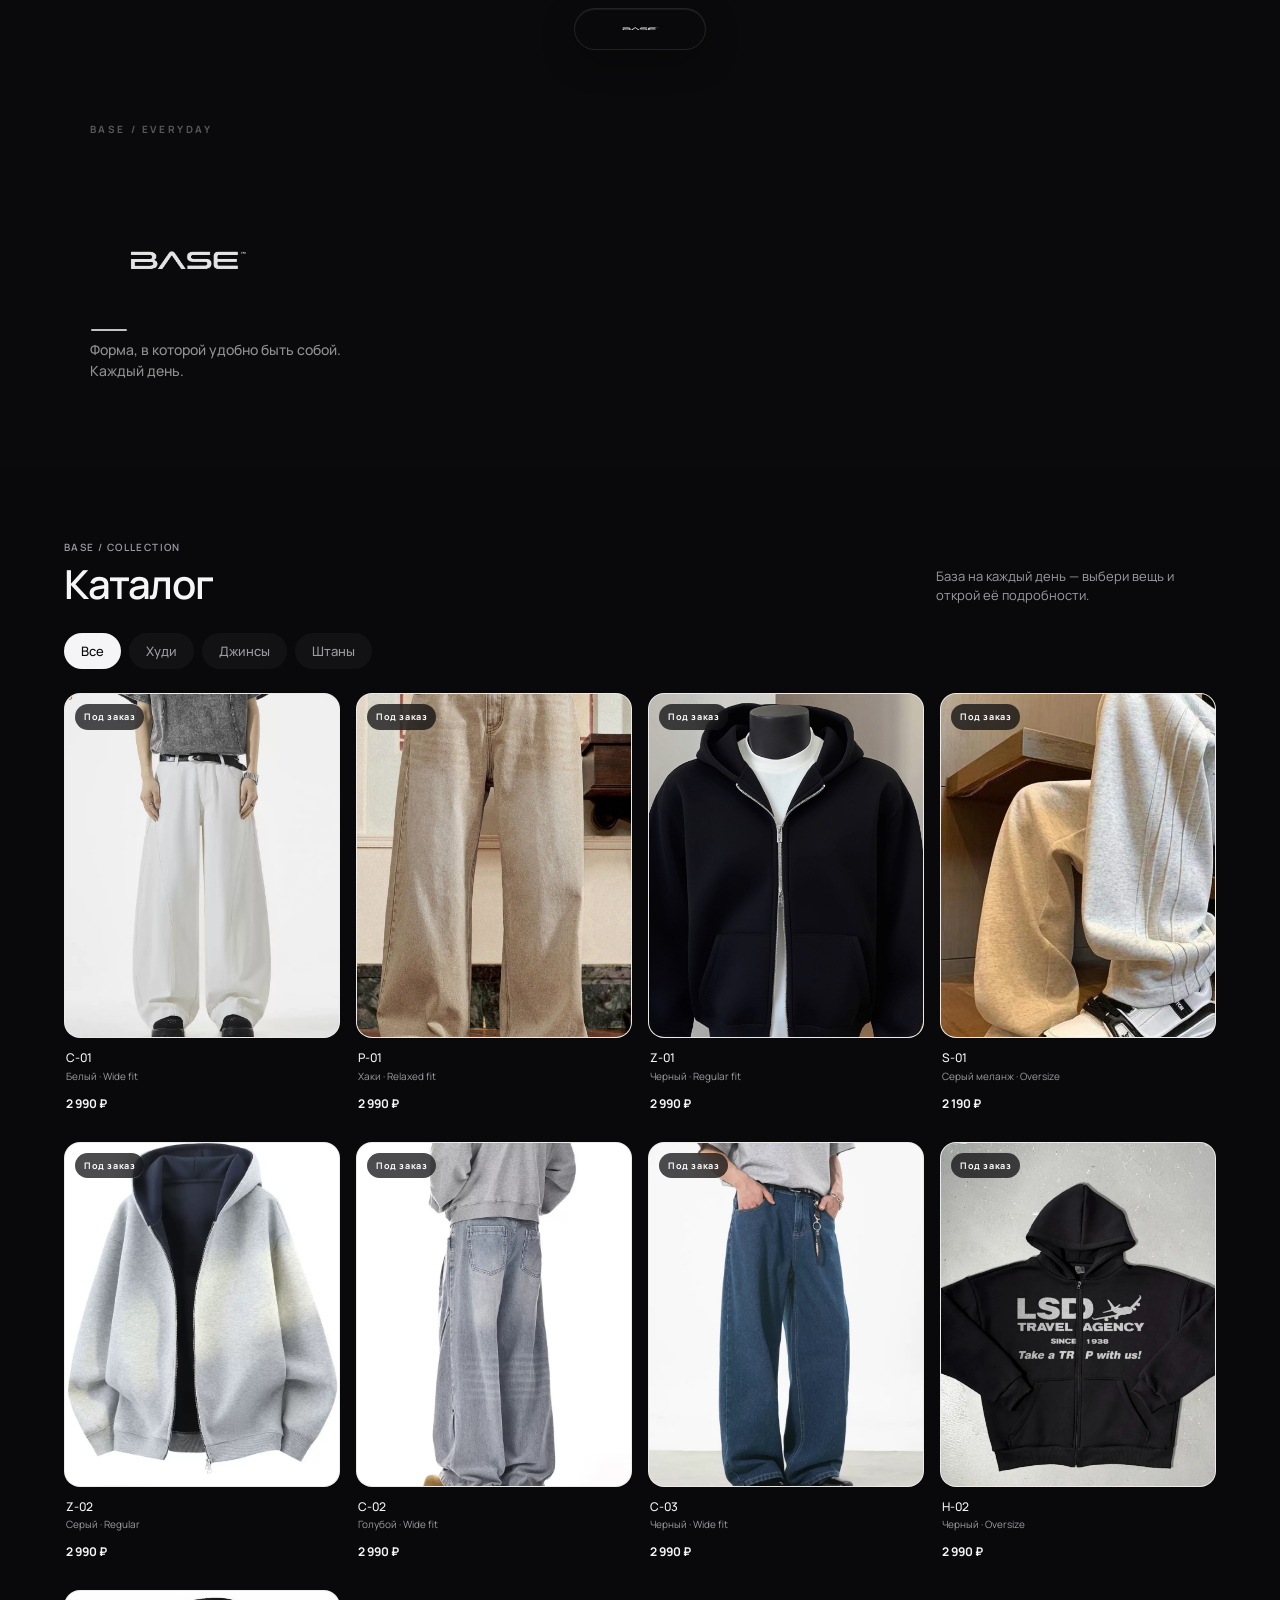
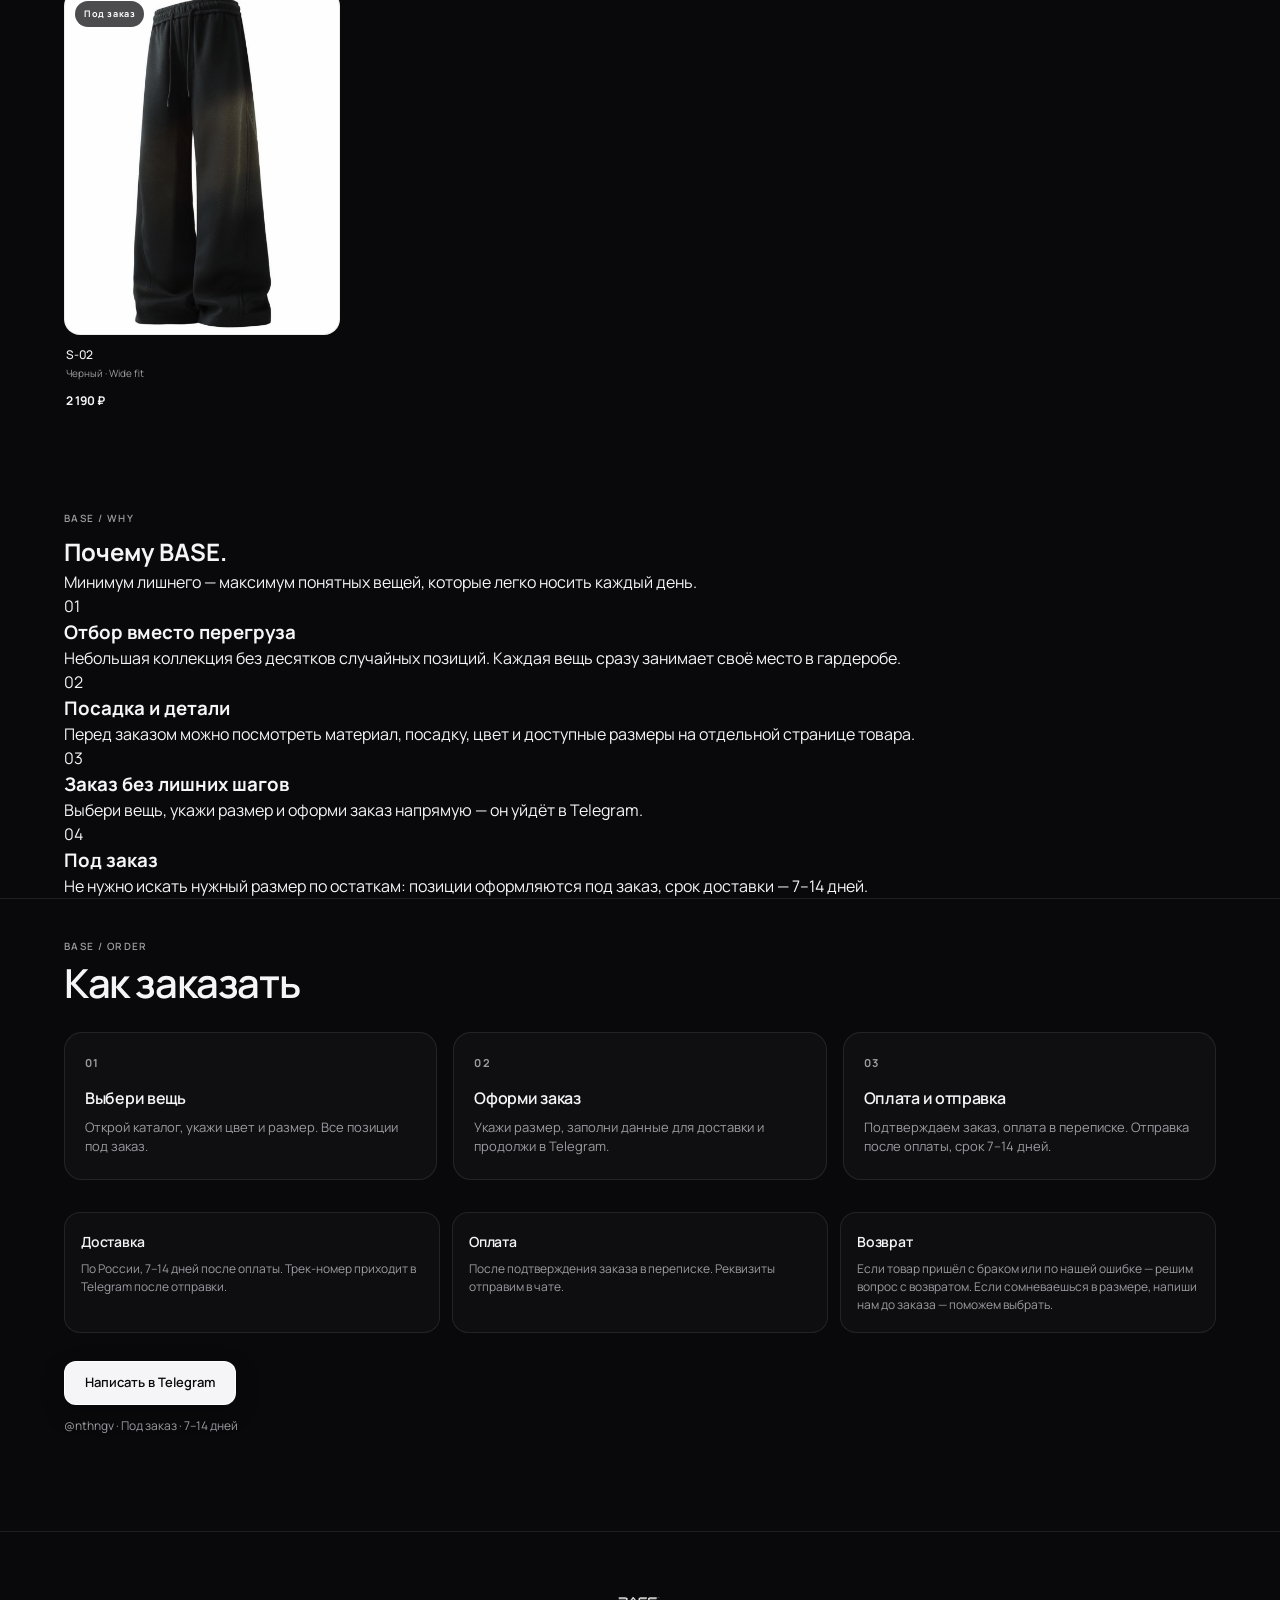
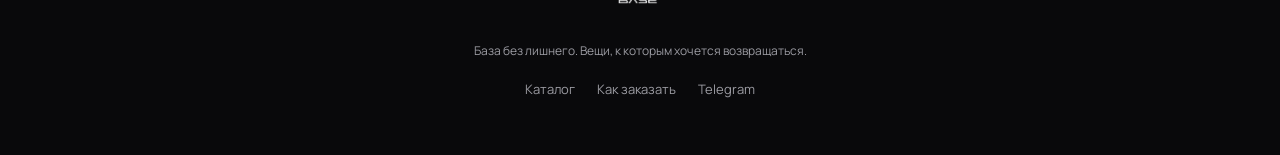
==== commit 8e2481d8: "Bust cache for latest product images" ====
--- a/index.html
+++ b/index.html
@@ -154,7 +154,7 @@
     </footer>
 
     <div class="checkout-overlay" id="checkout-overlay" aria-hidden="true"><div class="checkout-modal" role="dialog" aria-modal="true" aria-labelledby="checkout-title"><button class="checkout-close" id="checkout-close" type="button" aria-label="Закрыть">×</button><div class="checkout-body"><div class="checkout-kicker">BASE / ORDER</div><h2 class="checkout-title" id="checkout-title">Данные для доставки</h2><p class="checkout-intro">Заполни данные — после этого откроется Telegram с уже готовым заказом.</p><form id="checkout-form" novalidate><label class="checkout-field"><span>ФИО</span><input id="checkout-name" type="text" autocomplete="name" placeholder="Иван Иванов" required></label><label class="checkout-field"><span>Контактный номер</span><input id="checkout-phone" type="tel" inputmode="tel" autocomplete="tel" placeholder="+7 900 000-00-00" required></label><label class="checkout-field"><span>Адрес доставки</span><textarea id="checkout-address" rows="3" autocomplete="street-address" placeholder="Город, улица, дом, квартира" required></textarea></label><label class="checkout-field"><span>Почтовый индекс</span><input id="checkout-postcode" type="text" inputmode="numeric" autocomplete="postal-code" placeholder="123456" required></label><p class="checkout-error" id="checkout-error" role="alert" hidden></p><button class="checkout-submit" type="submit">Продолжить в Telegram</button><p class="checkout-note">Проверь данные перед переходом в Telegram.</p></form></div></div></div>
-    <script src="script.js?v=20261002-6"></script>
+    <script src="script.js?v=20261002-7"></script>
     <script src="product-routing.js?v=20261002-3"></script>
     <script src="island.js?v=20261002-11"></script>
 </body>
--- a/style.css
+++ b/style.css
@@ -670,109 +670,6 @@
 }
 
 
-/* Cart button in island */
-.cart-btn {
-  position: relative;
-  width: 30px;
-  height: 30px;
-  flex: 0 0 30px;
-  display: inline-flex;
-  align-items: center;
-  justify-content: center;
-  border-radius: 50%;
-  color: rgba(255, 255, 255, 0.88);
-  background: transparent;
-  border: none;
-  transition: background 0.2s, transform 0.15s;
-}
-.cart-btn:hover { background: rgba(255, 255, 255, 0.1); }
-.cart-btn:active { transform: scale(0.9); }
-.cart-icon { width: 16px; height: 16px; }
-.cart-count {
-  position: absolute;
-  top: -2px;
-  right: -2px;
-  min-width: 16px;
-  height: 16px;
-  padding: 0 4px;
-  border-radius: 100px;
-  background: #fff;
-  color: #0a0a0c;
-  font-size: 10px;
-  font-weight: 700;
-  line-height: 16px;
-  text-align: center;
-}
-.glass-header.island-compact .cart-btn { /* keep visible */ }
-
-/* Cart sheet */
-.cart-sheet .sheet-body { padding-top: 12px; }
-.cart-title {
-  font-size: 20px;
-  font-weight: 700;
-  letter-spacing: -0.4px;
-  margin-bottom: 16px;
-}
-.cart-empty {
-  font-size: 13px;
-  color: var(--text-secondary);
-  margin-bottom: 12px;
-}
-.cart-items { display: flex; flex-direction: column; gap: 10px; margin-bottom: 18px; }
-.cart-row {
-  display: flex;
-  align-items: center;
-  gap: 12px;
-  padding: 10px;
-  border-radius: 14px;
-  background: rgba(127, 127, 127, 0.06);
-  border: 1px solid var(--border-light);
-}
-.cart-row img {
-  width: 56px;
-  height: 72px;
-  object-fit: cover;
-  border-radius: 10px;
-  background: var(--card-bg);
-}
-.cart-row-info { flex: 1; min-width: 0; }
-.cart-row-title {
-  font-size: 13px;
-  font-weight: 600;
-  white-space: nowrap;
-  overflow: hidden;
-  text-overflow: ellipsis;
-}
-.cart-row-meta {
-  font-size: 11px;
-  color: var(--text-secondary);
-  margin-top: 2px;
-}
-.cart-row-price {
-  font-size: 13px;
-  font-weight: 600;
-  margin-top: 4px;
-}
-.cart-remove {
-  width: 32px;
-  height: 32px;
-  border: none;
-  border-radius: 50%;
-  background: transparent;
-  color: var(--text-secondary);
-  font-size: 20px;
-  line-height: 1;
-  cursor: pointer;
-}
-.cart-remove:hover { color: var(--text-primary); background: rgba(127,127,127,0.12); }
-.cart-note {
-  margin-top: 10px;
-  font-size: 11px;
-  color: var(--text-secondary);
-  text-align: center;
-}
-
-
 /* BASE 2026 refinements: uniform product cards, cart overlay, strengths, product page */
 .product-img-box {
   aspect-ratio: 3 / 4;
@@ -796,402 +693,6 @@
   outline-offset: 4px;
   border-radius: 12px;
 }
-
-/* Cart uses the same overlay system, but with an explicit .open state. */
-.sheet-overlay.open {
-  opacity: 1;
-  pointer-events: auto;
-}
-.sheet-overlay.open .cart-sheet {
-  transform: translateY(0);
-}
-.cart-sheet {
-  width: min(620px, 100%);
-  max-height: min(78vh, 720px);
-  padding: 0;
-  border-radius: 24px 24px 0 0;
-  overflow: hidden;
-}
-.cart-sheet .sheet-body {
-  padding: 28px 22px calc(22px + var(--safe-bottom));
-  overflow-y: auto;
-}
-.cart-sheet .sheet-close {
-  top: 16px;
-  right: 16px;
-}
-.cart-sheet .cart-title {
-  padding-right: 44px;
-}
-.cart-sheet .btn-order {
-  width: 100%;
-  min-height: 50px;
-  border-radius: var(--radius-btn);
-  background: var(--btn-primary);
-  color: var(--btn-text);
-  font-size: 14px;
-  font-weight: 600;
-}
-.cart-sheet .btn-order.disabled {
-  background: var(--btn-disabled);
-  color: var(--text-secondary);
-  cursor: not-allowed;
-}
-
-/* Strengths */
-.strengths-section {
-  padding: 88px 0 96px;
-  border-top: 1px solid var(--border-light);
-}
-.strengths-heading {
-  max-width: 620px;
-  margin-bottom: 30px;
-}
-.strengths-heading h2 {
-  font-size: clamp(28px, 4vw, 40px);
-  line-height: 1.05;
-  font-weight: 600;
-  letter-spacing: -1.4px;
-  margin-bottom: 12px;
-}
-.strengths-heading p {
-  max-width: 540px;
-  font-size: 14px;
-  line-height: 1.55;
-  color: var(--text-secondary);
-}
-.strengths-grid {
-  display: grid;
-  grid-template-columns: repeat(4, minmax(0, 1fr));
-  gap: 12px;
-}
-.strength-card {
-  min-height: 210px;
-  padding: 22px 20px;
-  border: 1px solid var(--border-light);
-  border-radius: 18px;
-  background: rgba(127,127,127,.05);
-}
-:root[data-theme="light"] .strength-card {
-  background: #fff;
-}
-.strength-index {
-  display: block;
-  margin-bottom: 42px;
-  font-size: 10px;
-  font-weight: 700;
-  letter-spacing: 1.4px;
-  color: var(--text-secondary);
-}
-.strength-card h3 {
-  font-size: 15px;
-  line-height: 1.25;
-  font-weight: 600;
-  margin-bottom: 9px;
-}
-.strength-card p {
-  font-size: 12px;
-  line-height: 1.5;
-  color: var(--text-secondary);
-}
-
-/* Dedicated product page */
-.product-page {
-  min-height: 100vh;
-  padding: 112px 0 72px;
-}
-.product-page-top {
-  display: flex;
-  align-items: center;
-  justify-content: space-between;
-  gap: 16px;
-  margin-bottom: 28px;
-}
-.back-link {
-  display: inline-flex;
-  align-items: center;
-  gap: 8px;
-  font-size: 13px;
-  color: var(--text-secondary);
-}
-.back-link:hover { color: var(--text-primary); }
-.product-detail {
-  display: grid;
-  grid-template-columns: minmax(0, 1.05fr) minmax(360px, .95fr);
-  gap: 44px;
-  align-items: start;
-}
-.product-detail-media {
-  position: sticky;
-  top: 96px;
-}
-.product-detail-media img {
-  display: block;
-  width: 100%;
-  aspect-ratio: 3 / 4;
-  max-height: calc(100vh - 130px);
-  object-fit: cover;
-  object-position: center;
-  transform: scale(1.035);
-  border-radius: 24px;
-  background: var(--card-bg);
-  overflow: hidden;
-}
-.product-detail-info {
-  padding: 18px 0;
-}
-.product-detail-kicker {
-  margin-bottom: 12px;
-  font-size: 10px;
-  font-weight: 700;
-  letter-spacing: 1.5px;
-  color: var(--text-secondary);
-}
-.product-detail-title {
-  font-size: clamp(30px, 5vw, 52px);
-  line-height: .98;
-  letter-spacing: -2px;
-  font-weight: 600;
-  margin-bottom: 12px;
-}
-.product-detail-subtitle {
-  font-size: 14px;
-  color: var(--text-secondary);
-  margin-bottom: 18px;
-}
-.product-detail-price {
-  font-size: 22px;
-  font-weight: 600;
-  margin-bottom: 32px;
-}
-.product-option {
-  margin-bottom: 22px;
-}
-.product-option-label {
-  display: block;
-  margin-bottom: 10px;
-  font-size: 11px;
-  font-weight: 700;
-  letter-spacing: .8px;
-  text-transform: uppercase;
-  color: var(--text-secondary);
-}
-.product-actions {
-  display: grid;
-  grid-template-columns: 1fr 1fr;
-  gap: 10px;
-  margin: 30px 0;
-}
-.product-actions button {
-  min-height: 52px;
-  border-radius: 14px;
-  font-size: 14px;
-  font-weight: 600;
-}
-.product-add {
-  background: rgba(127,127,127,.10);
-  color: var(--text-primary);
-  border: 1px solid var(--border-light);
-}
-.product-buy {
-  background: var(--btn-primary);
-  color: var(--btn-text);
-}
-.product-actions button:disabled {
-  opacity: .45;
-  cursor: not-allowed;
-}
-.product-detail-specs {
-  border-top: 1px solid var(--border-light);
-  margin-top: 6px;
-  padding-top: 14px;
-}
-.product-detail-spec {
-  display: flex;
-  justify-content: space-between;
-  gap: 20px;
-  padding: 9px 0;
-  font-size: 13px;
-}
-.product-detail-spec span:first-child { color: var(--text-secondary); }
-.product-detail-note {
-  margin-top: 18px;
-  font-size: 12px;
-  line-height: 1.5;
-  color: var(--text-secondary);
-}
-
-@media (max-width: 900px) {
-  .strengths-grid { grid-template-columns: repeat(2, minmax(0, 1fr)); }
-  .product-detail { grid-template-columns: 1fr; gap: 20px; }
-  .product-detail-media { position: relative; top: auto; }
-  .product-detail-media img { max-height: none; }
-}
-@media (max-width: 768px) {
-  .strengths-section { padding: 64px 0 72px; }
-  .strengths-grid { grid-template-columns: 1fr; gap: 8px; }
-  .strength-card { min-height: auto; padding: 20px; }
-  .strength-index { margin-bottom: 24px; }
-  .product-page { padding: 92px 0 48px; }
-  .product-page-top { margin-bottom: 18px; }
-  .product-detail { gap: 12px; }
-  .product-detail-media img {
-    aspect-ratio: 1 / 1.08;
-    border-radius: 18px;
-    transform: scale(1.025);
-  }
-  .product-detail-info { padding: 12px 0; }
-  .product-detail-title { font-size: 32px; letter-spacing: -1.4px; }
-  .product-actions { position: sticky; bottom: 10px; z-index: 20; padding: 8px; margin: 22px -8px 24px; border: 1px solid var(--border-light); border-radius: 18px; background: color-mix(in srgb, var(--bg-sheet) 88%, transparent); backdrop-filter: blur(16px); }
-}
-
-.product-actions a {
-  display: flex;
-  align-items: center;
-  justify-content: center;
-  text-decoration: none;
-}
-.cart-sheet .btn-order {
-  display: flex;
-  align-items: center;
-  justify-content: center;
-  text-decoration: none;
-}
-
-/* Product page visual integration */
-.product-detail {
-  grid-template-columns: minmax(0, 520px) minmax(320px, 460px);
-  justify-content: center;
-  gap: clamp(28px, 5vw, 64px);
-}
-.product-detail-media {
-  position: relative;
-  top: auto;
-  width: 100%;
-}
-.product-detail-media img {
-  width: 100%;
-  max-height: 680px;
-  aspect-ratio: 4 / 5;
-  object-fit: cover;
-  transform: none;
-  border-radius: 20px;
-}
-.product-detail-info {
-  max-width: 460px;
-  padding: 8px 0;
-}
-.product-detail-title {
-  font-size: clamp(28px, 4vw, 44px);
-  letter-spacing: -1.6px;
-}
-.product-actions {
-  grid-template-columns: 1fr 1fr;
-  margin: 26px 0;
-}
-.product-actions button,
-.product-actions a {
-  min-height: 50px;
-  padding: 0 18px;
-  border-radius: 12px;
-  border: 1px solid var(--border-light);
-  font: inherit;
-  font-size: 13px;
-  font-weight: 600;
-  cursor: pointer;
-  transition: transform .18s ease, opacity .18s ease, background .18s ease;
-}
-.product-actions button:hover,
-.product-actions a:hover { transform: translateY(-1px); }
-.product-add {
-  background: var(--card-bg);
-  color: var(--text-primary);
-}
-.product-buy {
-  background: var(--btn-primary);
-  color: var(--btn-text);
-  border-color: transparent !important;
-}
-.product-option { margin-bottom: 18px; }
-.chips-group { gap: 7px; }
-.chip {
-  min-height: 38px;
-  padding: 0 14px;
-  border: 1px solid var(--border-light);
-  background: var(--chip-bg);
-  color: var(--text-primary);
-}
-.chip.active {
-  background: var(--text-primary);
-  color: var(--bg-primary);
-  border-color: var(--text-primary);
-}
-.cart-sheet {
-  width: min(620px, 100%);
-  background: var(--bg-sheet);
-  border: 1px solid var(--glass-border);
-  border-bottom: none;
-  box-shadow: var(--shadow-soft);
-  transform: translateY(100%);
-  transition: transform .4s var(--spring);
-  position: relative;
-  max-height: 80vh;
-  display: flex;
-  flex-direction: column;
-}
-.sheet-overlay.active .cart-sheet { transform: translateY(0); }
-.cart-sheet .sheet-body {
-  width: 100%;
-  box-sizing: border-box;
-}
-.cart-sheet .sheet-close {
-  display: flex;
-  align-items: center;
-  justify-content: center;
-  background: rgba(127,127,127,.12);
-  color: var(--text-primary);
-  border: 0;
-  font-size: 24px;
-}
-.cart-sheet .btn-order {
-  box-sizing: border-box;
-  background: var(--btn-primary);
-  color: var(--btn-text);
-}
-.cart-sheet .btn-order.disabled {
-  opacity: .45;
-  pointer-events: none;
-}
-@media (max-width: 900px) {
-  .product-detail {
-    grid-template-columns: minmax(0, 1fr);
-    max-width: 620px;
-    margin: 0 auto;
-  }
-  .product-detail-media img {
-    max-height: 620px;
-  }
-  .product-detail-info {
-    max-width: none;
-  }
-}
-@media (max-width: 768px) {
-  .product-detail-media img {
-    aspect-ratio: 4 / 5;
-    max-height: none;
-    border-radius: 16px;
-  }
-  .product-actions {
-    position: static;
-    grid-template-columns: 1fr 1fr;
-    margin: 22px 0;
-    padding: 0;
-    border: 0;
-    background: transparent;
-    backdrop-filter: none;
-  }
-}
-
 
 /* ===== BASE FINAL POLISH ===== */
 .product-grid{align-items:start}
@@ -1207,7 +708,7 @@
 .back-link:hover{color:var(--text-primary);transform:translateX(-2px)}
 .product-detail{display:grid;grid-template-columns:minmax(0,560px) minmax(320px,440px);justify-content:center;gap:clamp(28px,5vw,72px);align-items:start}
 .product-detail-media{width:100%;border:1px solid var(--border-light);border-radius:20px;overflow:hidden;background:var(--card-bg);box-shadow:var(--shadow-sm)}
-.product-detail-media img{width:100%;height:auto;aspect-ratio:4/5;display:block;object-fit:cover;object-position:center}
+.product-detail-media img{width:100%;height:auto;aspect-ratio:4/5;display:block;object-fit:cover;object-position:center;transition:opacity .2s ease}
 .product-detail-info{padding:12px 0 0}
 .product-detail-kicker{font-size:10px;font-weight:700;letter-spacing:1.8px;color:var(--text-secondary);margin-bottom:12px}
 .product-detail-title{font-size:clamp(28px,4vw,42px);line-height:1.02;letter-spacing:-1.8px;font-weight:700;margin-bottom:8px}
@@ -1365,7 +866,6 @@
 /* ===== BASE ISLAND 3.0 — refined morph / no square inner UI ===== */
 .base-island-ui{width:184px!important;min-height:48px!important;margin:0 auto!important;border-radius:999px!important;transform-origin:50% 0;will-change:width,border-radius,box-shadow}
 .base-island-ui.is-expanded{width:min(420px,calc(100vw - 24px))!important;border-radius:30px!important}
-.base-island-ui.is-scrolled{box-shadow:0 15px 52px rgba(0,0,0,.40),inset 0 1px 0 rgba(255,255,255,.08)!important}
 .base-island-main{border-radius:inherit!important;transition:height .46s var(--spring),padding .46s var(--spring),transform .2s ease!important}
 .base-island-main.is-pressed{animation:island-press-soft .36s var(--spring)}
 @keyframes island-press-soft{0%{transform:scale(1)}38%{transform:scale(.968)}72%{transform:scale(1.008)}100%{transform:scale(1)}}
@@ -1616,12 +1116,8 @@
 }
 
 /* ===== BASE ISLAND MINIMAL MOTION ===== */
-.base-island-context.is-context-shifting{animation:baseIslandContextShift .22s var(--spring)}
 .base-island-ui.is-touching{transform:scale(.985)}
 .base-island-ui{transition:transform .24s var(--spring),width .34s var(--spring),border-radius .34s var(--spring)}
-@keyframes baseIslandContextShift{0%{opacity:.35;transform:translateY(3px)}100%{opacity:1;transform:translateY(0)}}
-
-
 /* ===== ICON-ONLY ISLAND ACTIONS ===== */
 .base-island-actions a,.base-island-actions button{font-size:0!important;min-width:0!important;padding:0!important}
 .base-island-actions a span,.base-island-actions button span{font-size:15px!important;line-height:1;display:block;font-weight:500}
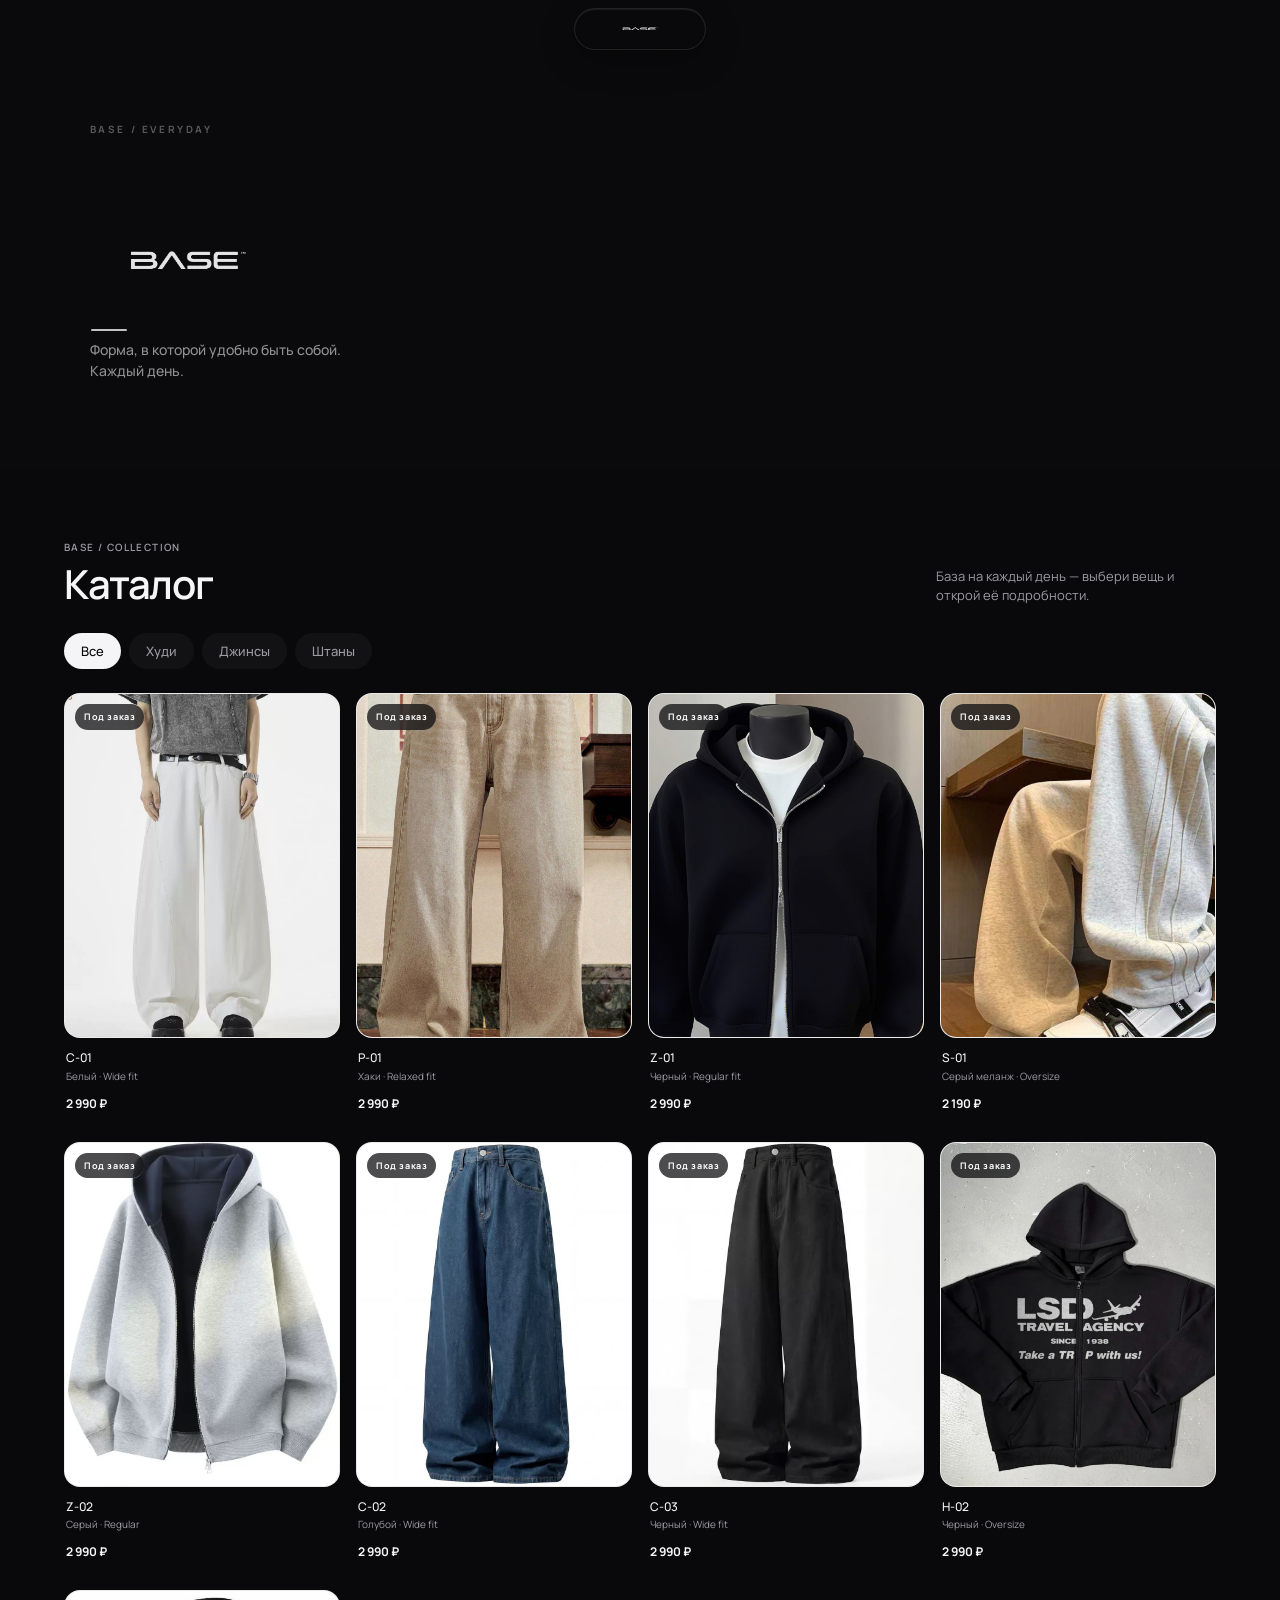
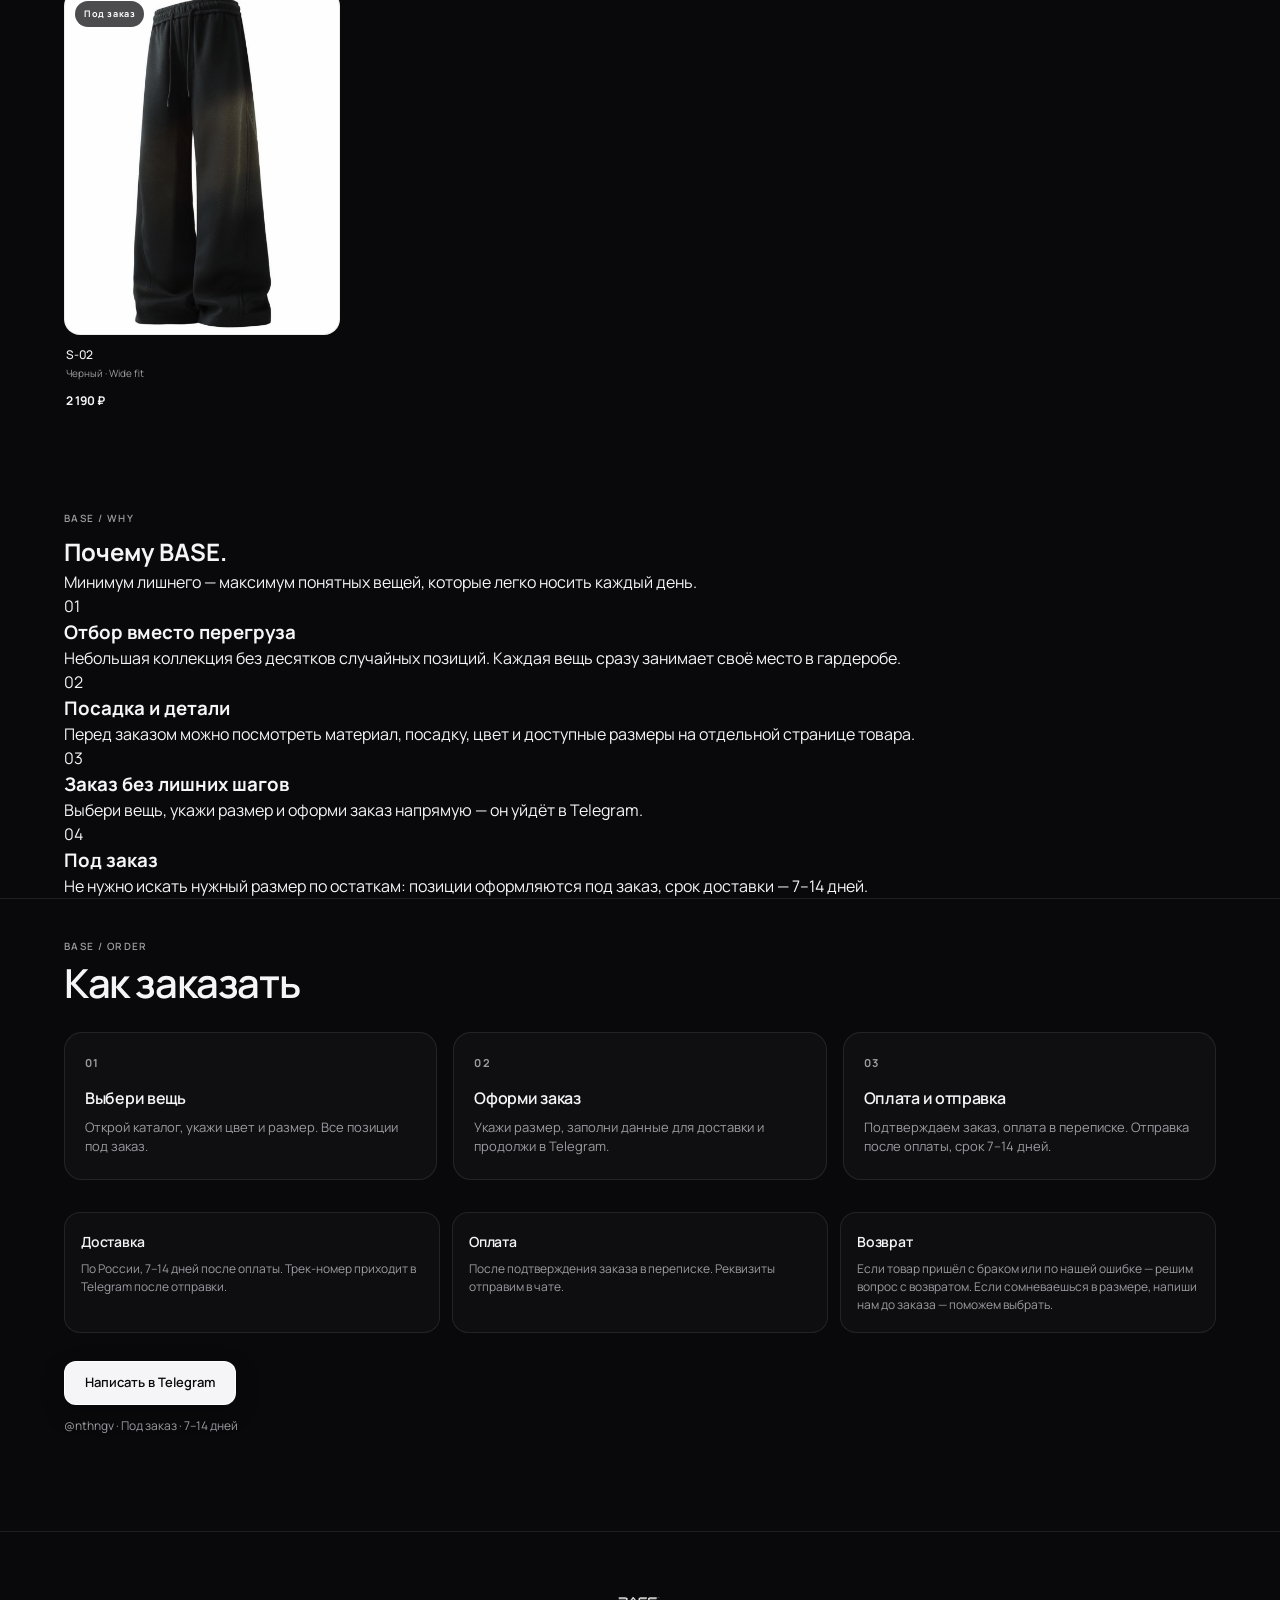
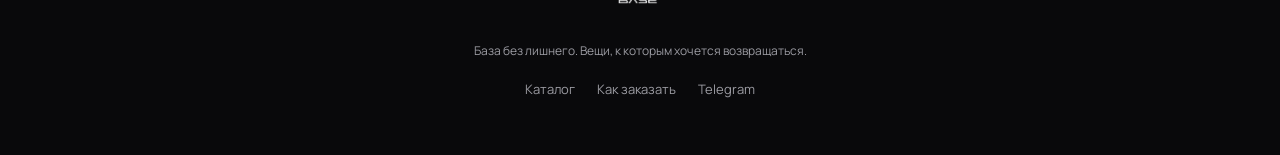
==== commit 58f739a2: "Bump catalog script cache version" ====
--- a/index.html
+++ b/index.html
@@ -15,7 +15,7 @@
     <meta name="twitter:title" content="BASE. — Минималистичная одежда">
     <meta name="twitter:description" content="База без лишнего. Заказ в Telegram · Доставка 7–14 дней.">
     <meta name="twitter:image" content="https://base.isnoth1ng.workers.dev/images_cards/card_hoodie-lsd.jpg">
-    <link rel="stylesheet" href="style.css">
+    <link rel="stylesheet" href="style.css?v=20261002-2">
     <link href="https://fonts.googleapis.com/css2?family=Manrope:wght@400;500;600;700&display=swap" rel="stylesheet">
     <script>try{if(localStorage.getItem("base-theme")==="light")document.documentElement.dataset.theme="light"}catch(e){}</script>
 </head>
@@ -154,7 +154,7 @@
     </footer>
 
     <div class="checkout-overlay" id="checkout-overlay" aria-hidden="true"><div class="checkout-modal" role="dialog" aria-modal="true" aria-labelledby="checkout-title"><button class="checkout-close" id="checkout-close" type="button" aria-label="Закрыть">×</button><div class="checkout-body"><div class="checkout-kicker">BASE / ORDER</div><h2 class="checkout-title" id="checkout-title">Данные для доставки</h2><p class="checkout-intro">Заполни данные — после этого откроется Telegram с уже готовым заказом.</p><form id="checkout-form" novalidate><label class="checkout-field"><span>ФИО</span><input id="checkout-name" type="text" autocomplete="name" placeholder="Иван Иванов" required></label><label class="checkout-field"><span>Контактный номер</span><input id="checkout-phone" type="tel" inputmode="tel" autocomplete="tel" placeholder="+7 900 000-00-00" required></label><label class="checkout-field"><span>Адрес доставки</span><textarea id="checkout-address" rows="3" autocomplete="street-address" placeholder="Город, улица, дом, квартира" required></textarea></label><label class="checkout-field"><span>Почтовый индекс</span><input id="checkout-postcode" type="text" inputmode="numeric" autocomplete="postal-code" placeholder="123456" required></label><p class="checkout-error" id="checkout-error" role="alert" hidden></p><button class="checkout-submit" type="submit">Продолжить в Telegram</button><p class="checkout-note">Проверь данные перед переходом в Telegram.</p></form></div></div></div>
-    <script src="script.js?v=20261002-7"></script>
+    <script src="script.js?v=20261002-8"></script>
     <script src="product-routing.js?v=20261002-3"></script>
     <script src="island.js?v=20261002-11"></script>
 </body>
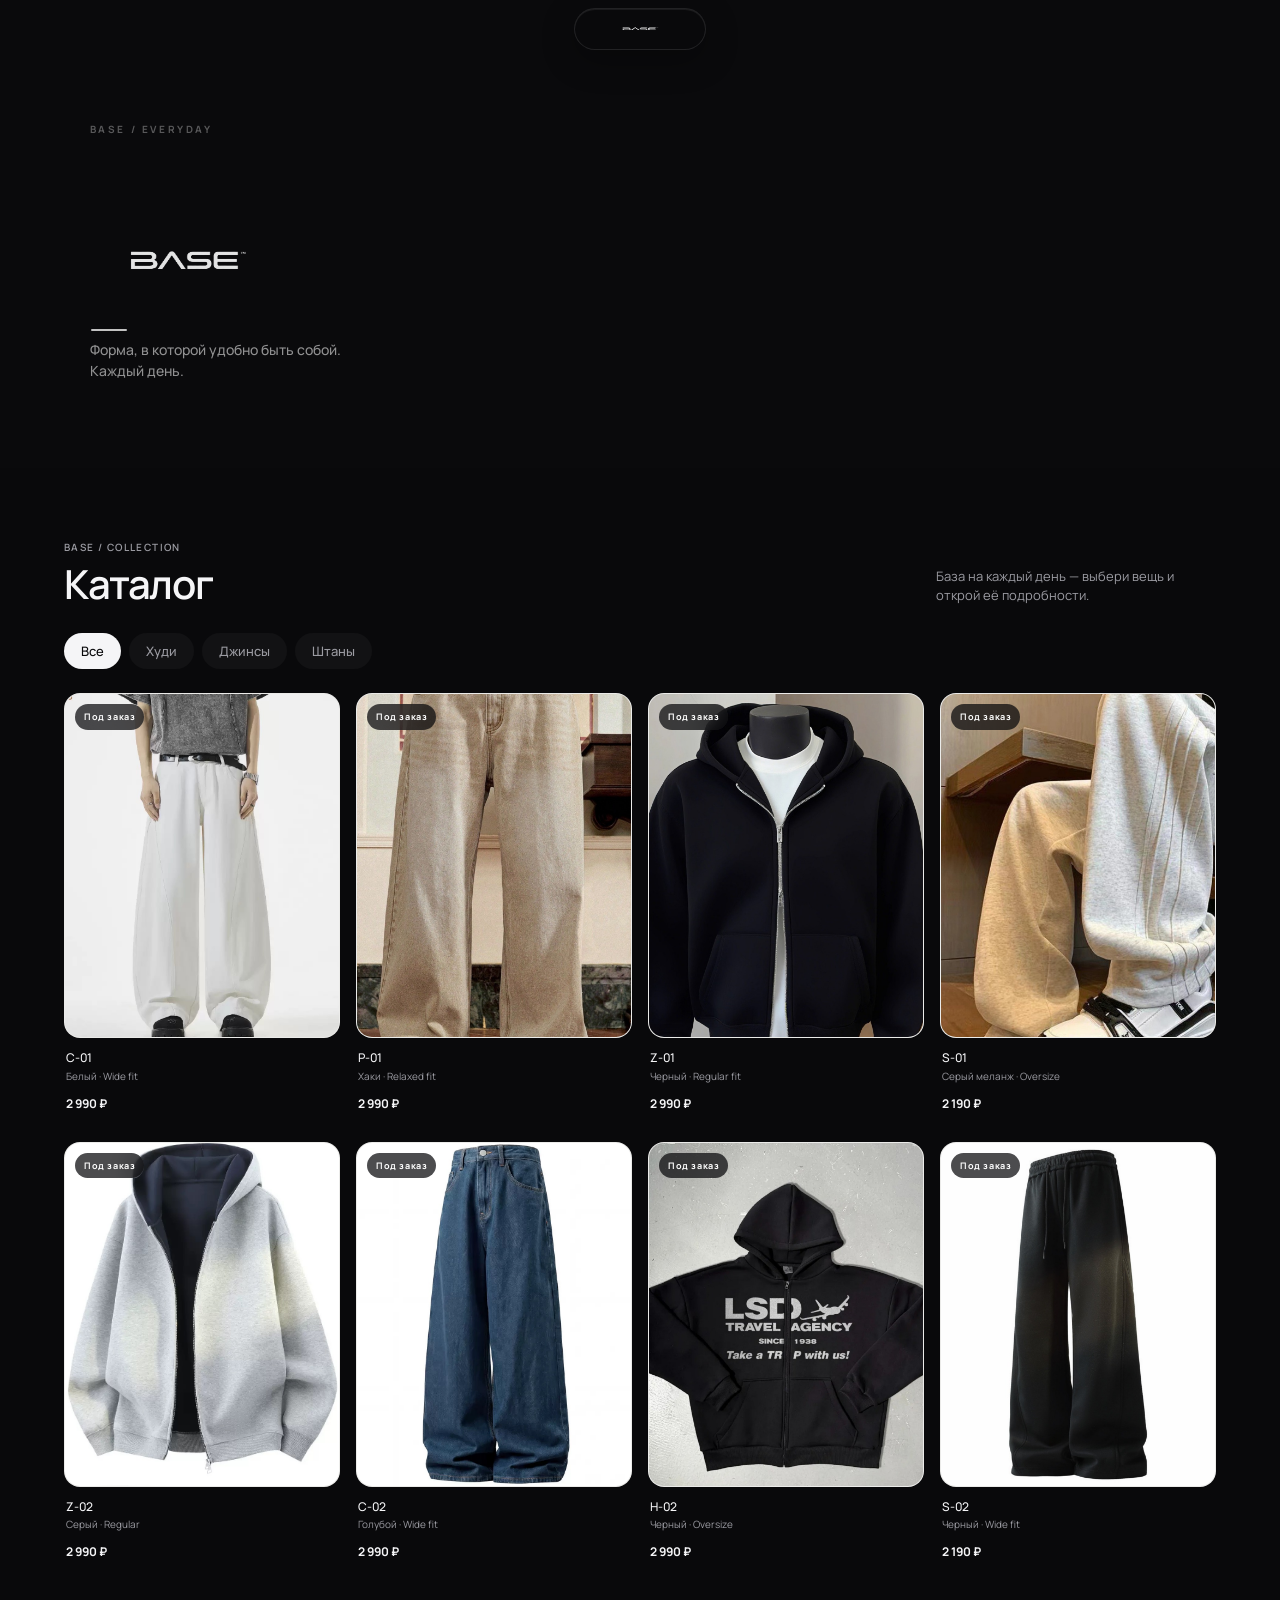
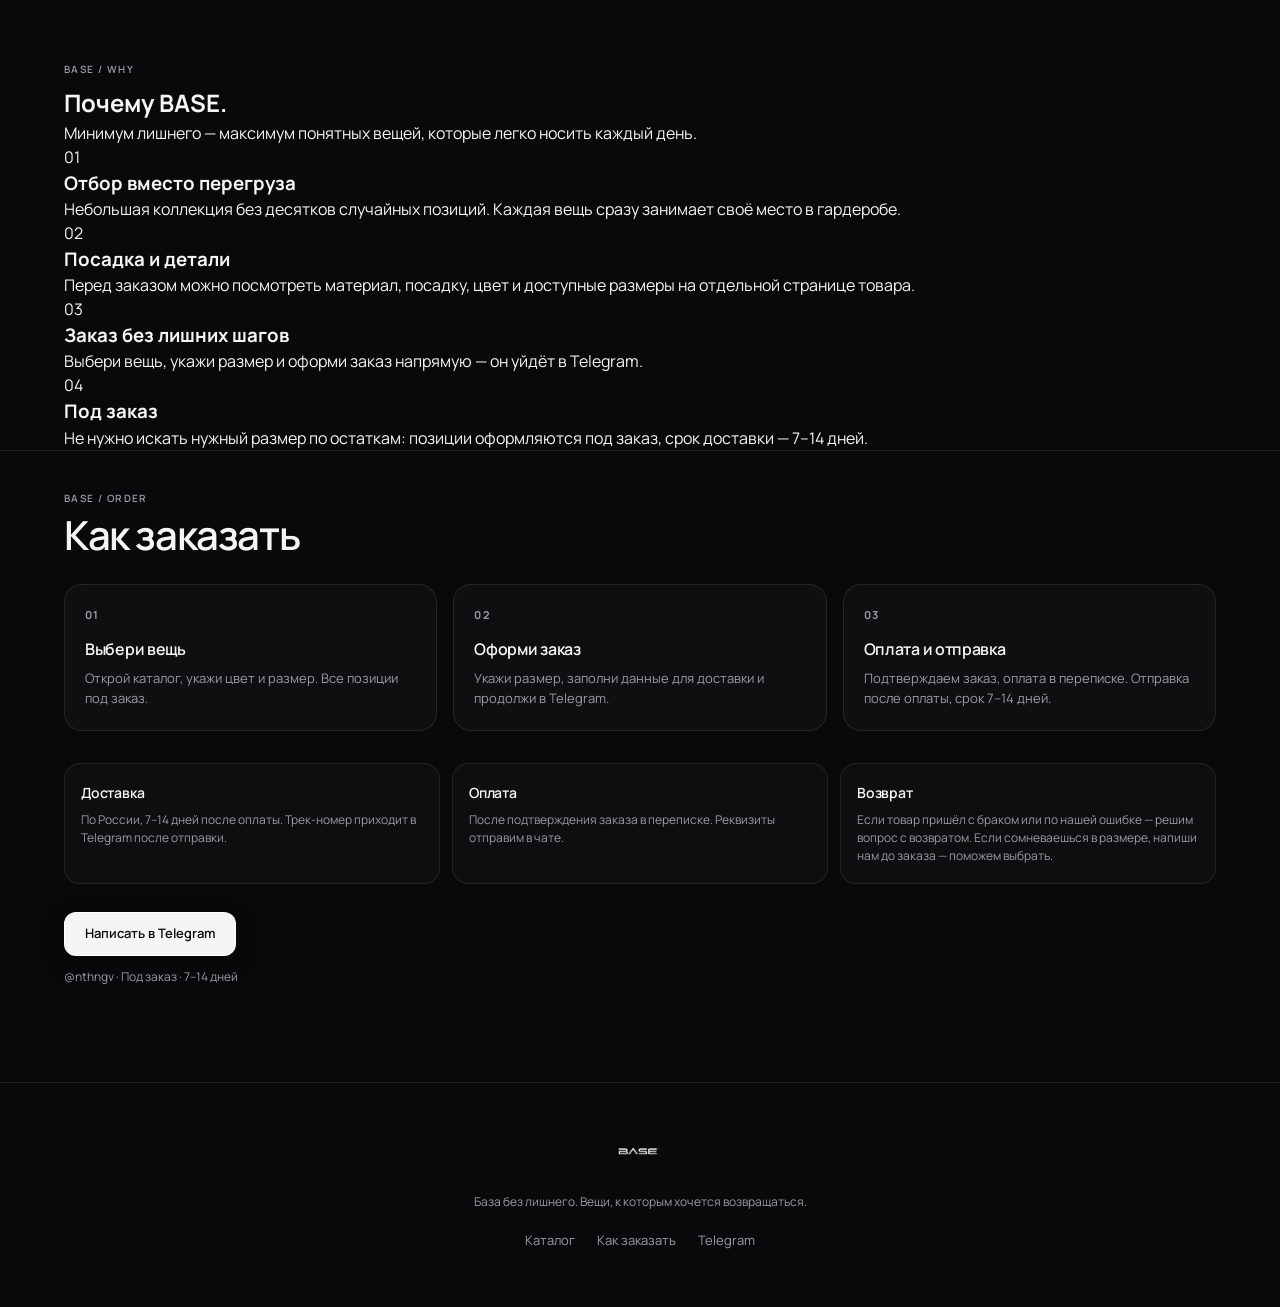
==== commit 69ce890f: "Refresh catalog product data cache" ====
--- a/index.html
+++ b/index.html
@@ -154,7 +154,7 @@
     </footer>
 
     <div class="checkout-overlay" id="checkout-overlay" aria-hidden="true"><div class="checkout-modal" role="dialog" aria-modal="true" aria-labelledby="checkout-title"><button class="checkout-close" id="checkout-close" type="button" aria-label="Закрыть">×</button><div class="checkout-body"><div class="checkout-kicker">BASE / ORDER</div><h2 class="checkout-title" id="checkout-title">Данные для доставки</h2><p class="checkout-intro">Заполни данные — после этого откроется Telegram с уже готовым заказом.</p><form id="checkout-form" novalidate><label class="checkout-field"><span>ФИО</span><input id="checkout-name" type="text" autocomplete="name" placeholder="Иван Иванов" required></label><label class="checkout-field"><span>Контактный номер</span><input id="checkout-phone" type="tel" inputmode="tel" autocomplete="tel" placeholder="+7 900 000-00-00" required></label><label class="checkout-field"><span>Адрес доставки</span><textarea id="checkout-address" rows="3" autocomplete="street-address" placeholder="Город, улица, дом, квартира" required></textarea></label><label class="checkout-field"><span>Почтовый индекс</span><input id="checkout-postcode" type="text" inputmode="numeric" autocomplete="postal-code" placeholder="123456" required></label><p class="checkout-error" id="checkout-error" role="alert" hidden></p><button class="checkout-submit" type="submit">Продолжить в Telegram</button><p class="checkout-note">Проверь данные перед переходом в Telegram.</p></form></div></div></div>
-    <script src="script.js?v=20261002-8"></script>
+    <script src="script.js?v=20261002-9"></script>
     <script src="product-routing.js?v=20261002-3"></script>
     <script src="island.js?v=20261002-11"></script>
 </body>
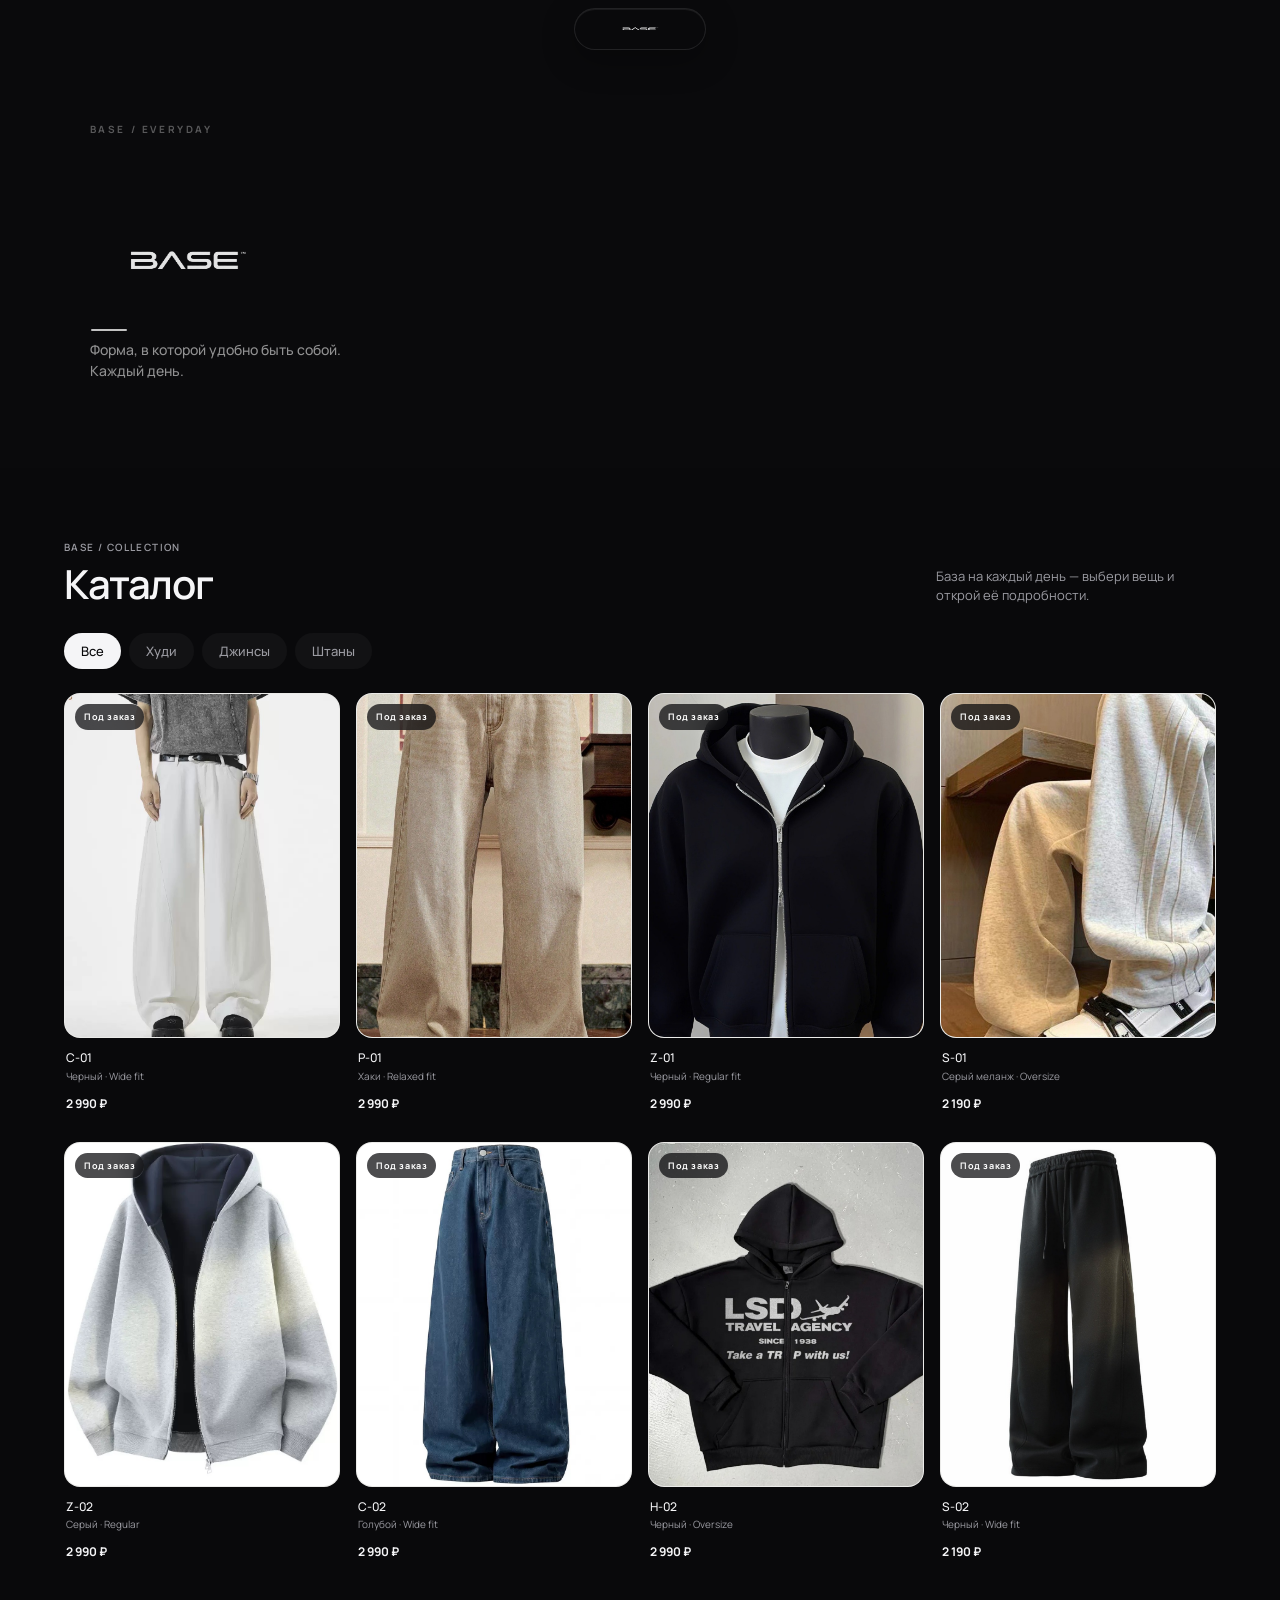
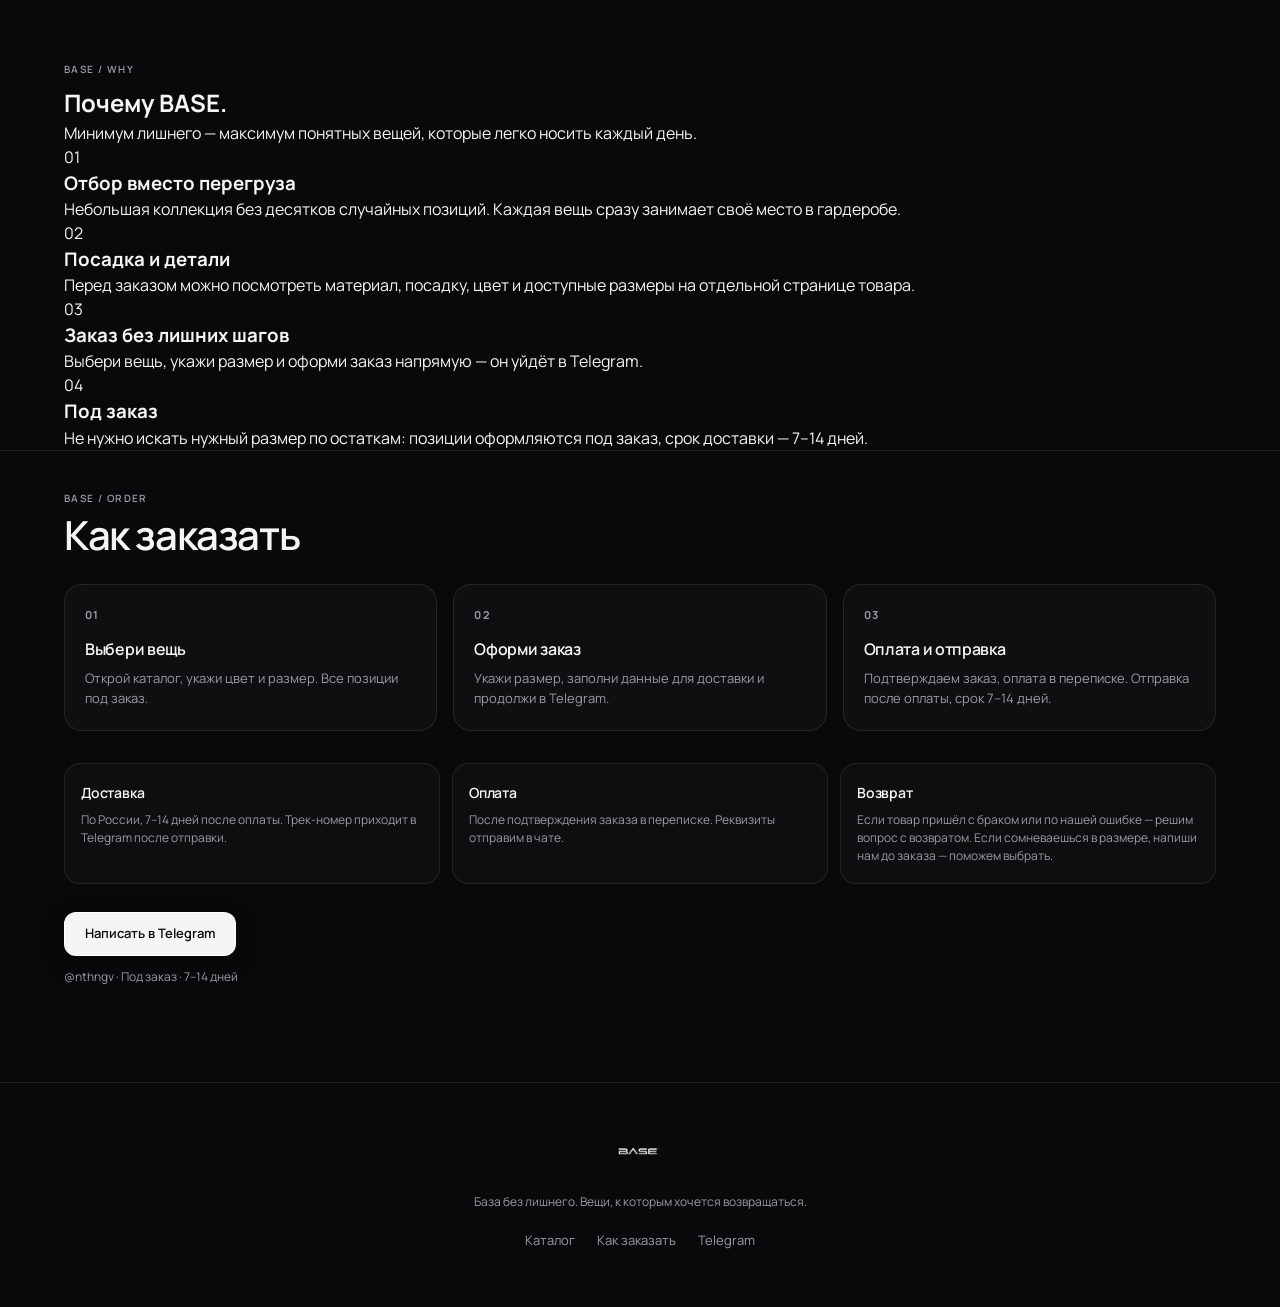
==== commit 0af3ee4c: "Bump catalog script cache" ====
--- a/index.html
+++ b/index.html
@@ -154,7 +154,7 @@
     </footer>
 
     <div class="checkout-overlay" id="checkout-overlay" aria-hidden="true"><div class="checkout-modal" role="dialog" aria-modal="true" aria-labelledby="checkout-title"><button class="checkout-close" id="checkout-close" type="button" aria-label="Закрыть">×</button><div class="checkout-body"><div class="checkout-kicker">BASE / ORDER</div><h2 class="checkout-title" id="checkout-title">Данные для доставки</h2><p class="checkout-intro">Заполни данные — после этого откроется Telegram с уже готовым заказом.</p><form id="checkout-form" novalidate><label class="checkout-field"><span>ФИО</span><input id="checkout-name" type="text" autocomplete="name" placeholder="Иван Иванов" required></label><label class="checkout-field"><span>Контактный номер</span><input id="checkout-phone" type="tel" inputmode="tel" autocomplete="tel" placeholder="+7 900 000-00-00" required></label><label class="checkout-field"><span>Адрес доставки</span><textarea id="checkout-address" rows="3" autocomplete="street-address" placeholder="Город, улица, дом, квартира" required></textarea></label><label class="checkout-field"><span>Почтовый индекс</span><input id="checkout-postcode" type="text" inputmode="numeric" autocomplete="postal-code" placeholder="123456" required></label><p class="checkout-error" id="checkout-error" role="alert" hidden></p><button class="checkout-submit" type="submit">Продолжить в Telegram</button><p class="checkout-note">Проверь данные перед переходом в Telegram.</p></form></div></div></div>
-    <script src="script.js?v=20261002-9"></script>
+    <script src="script.js?v=20261002-10"></script>
     <script src="product-routing.js?v=20261002-3"></script>
     <script src="island.js?v=20261002-11"></script>
 </body>
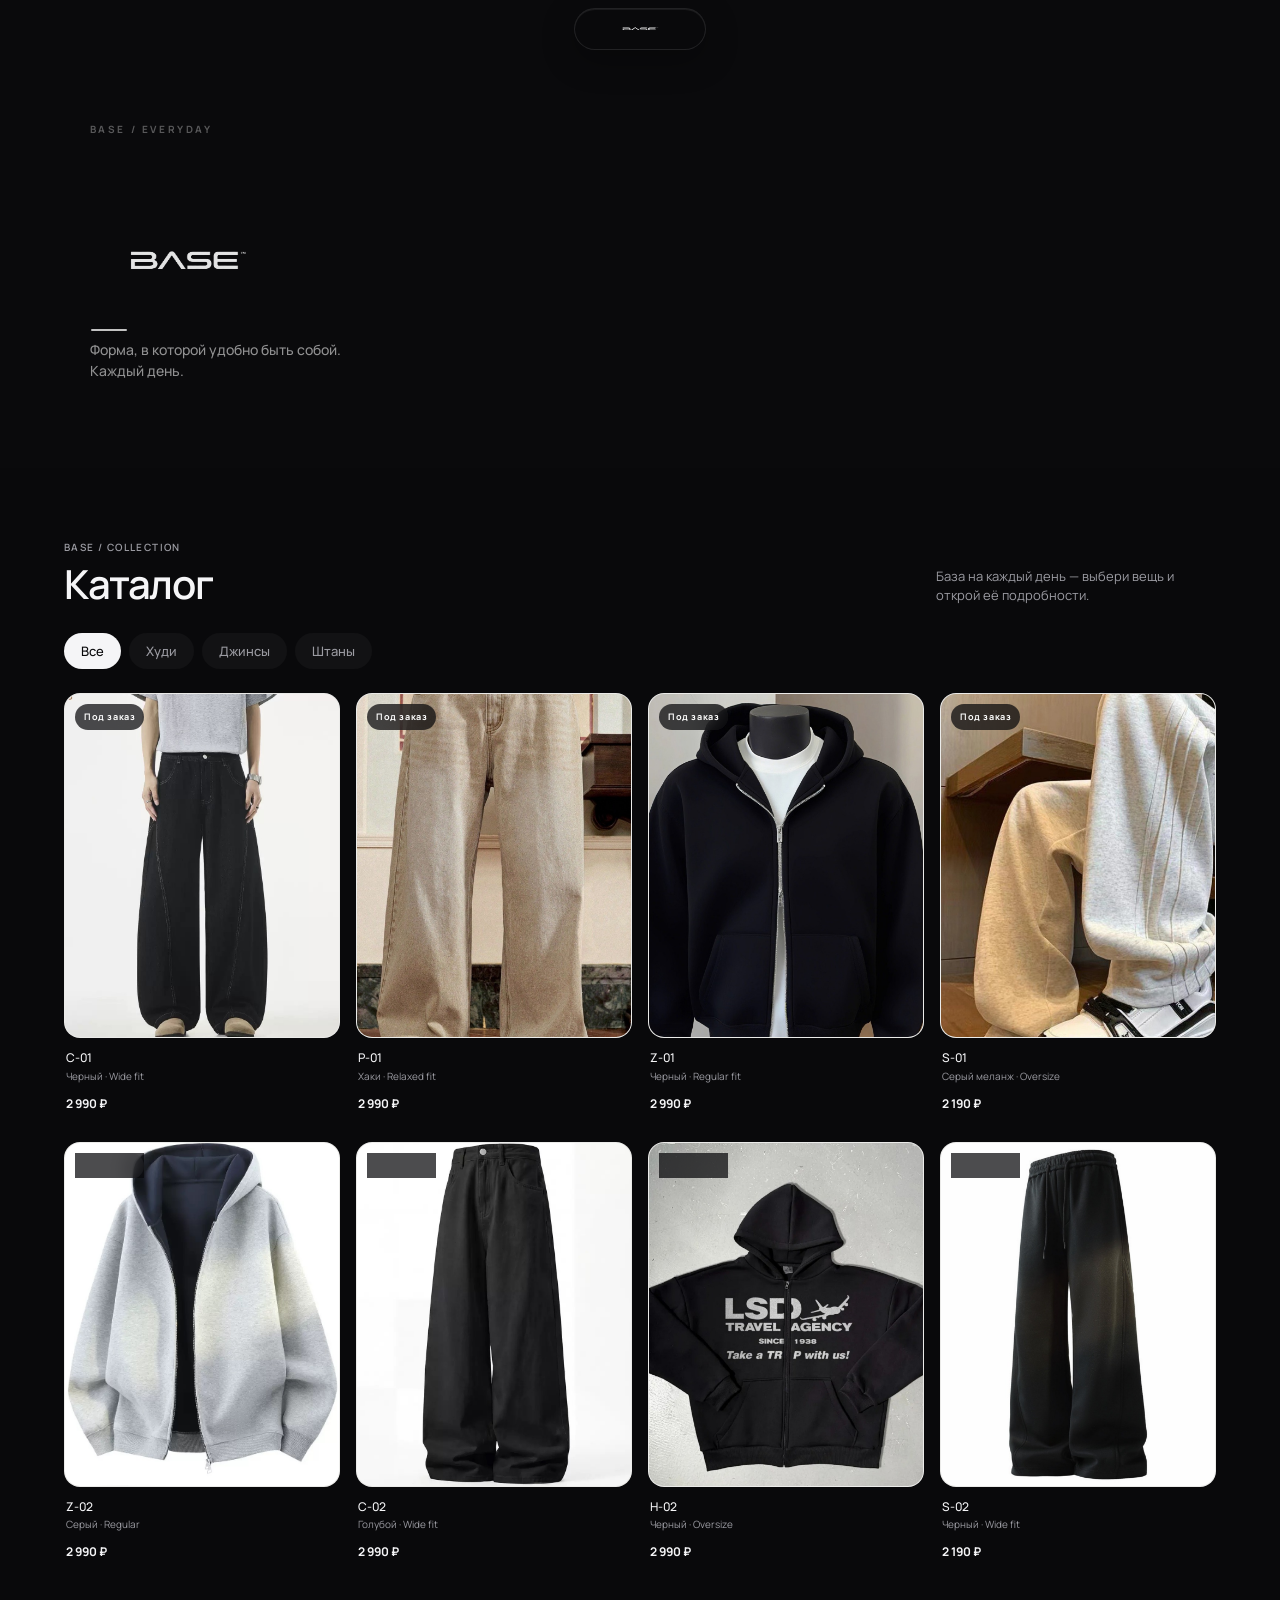
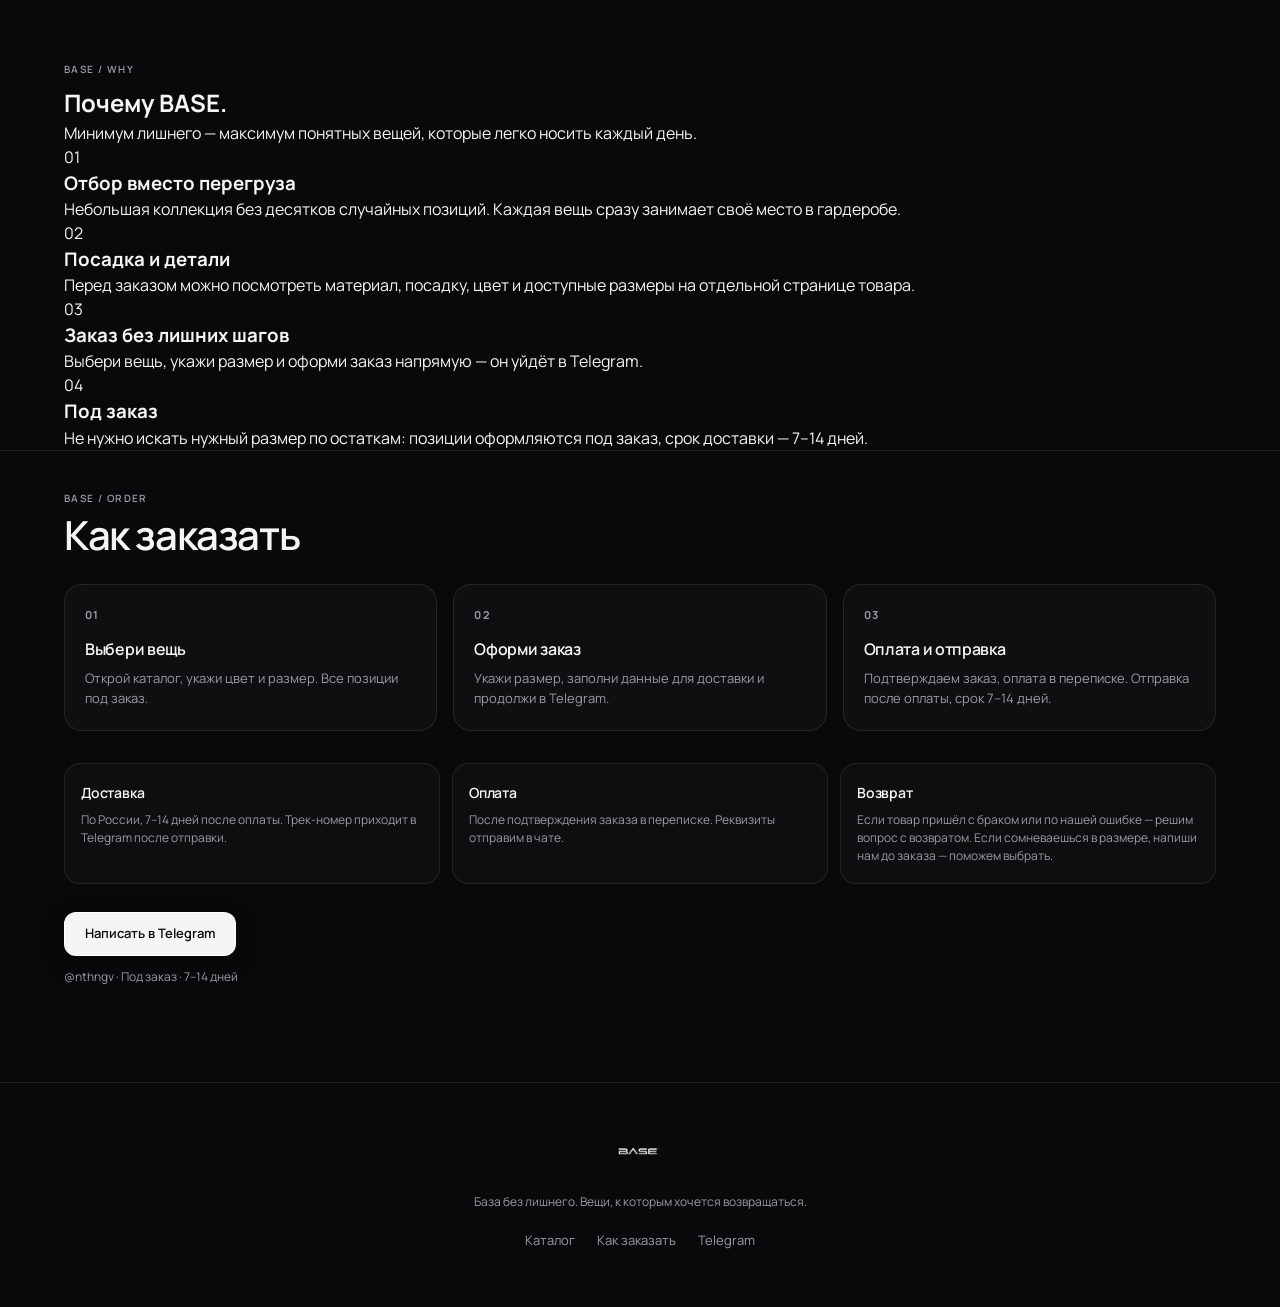
==== commit 46308d02: "Bump catalog script cache" ====
--- a/index.html
+++ b/index.html
@@ -154,7 +154,7 @@
     </footer>
 
     <div class="checkout-overlay" id="checkout-overlay" aria-hidden="true"><div class="checkout-modal" role="dialog" aria-modal="true" aria-labelledby="checkout-title"><button class="checkout-close" id="checkout-close" type="button" aria-label="Закрыть">×</button><div class="checkout-body"><div class="checkout-kicker">BASE / ORDER</div><h2 class="checkout-title" id="checkout-title">Данные для доставки</h2><p class="checkout-intro">Заполни данные — после этого откроется Telegram с уже готовым заказом.</p><form id="checkout-form" novalidate><label class="checkout-field"><span>ФИО</span><input id="checkout-name" type="text" autocomplete="name" placeholder="Иван Иванов" required></label><label class="checkout-field"><span>Контактный номер</span><input id="checkout-phone" type="tel" inputmode="tel" autocomplete="tel" placeholder="+7 900 000-00-00" required></label><label class="checkout-field"><span>Адрес доставки</span><textarea id="checkout-address" rows="3" autocomplete="street-address" placeholder="Город, улица, дом, квартира" required></textarea></label><label class="checkout-field"><span>Почтовый индекс</span><input id="checkout-postcode" type="text" inputmode="numeric" autocomplete="postal-code" placeholder="123456" required></label><p class="checkout-error" id="checkout-error" role="alert" hidden></p><button class="checkout-submit" type="submit">Продолжить в Telegram</button><p class="checkout-note">Проверь данные перед переходом в Telegram.</p></form></div></div></div>
-    <script src="script.js?v=20261002-10"></script>
+    <script src="script.js?v=20261002-11"></script>
     <script src="product-routing.js?v=20261002-3"></script>
     <script src="island.js?v=20261002-11"></script>
 </body>
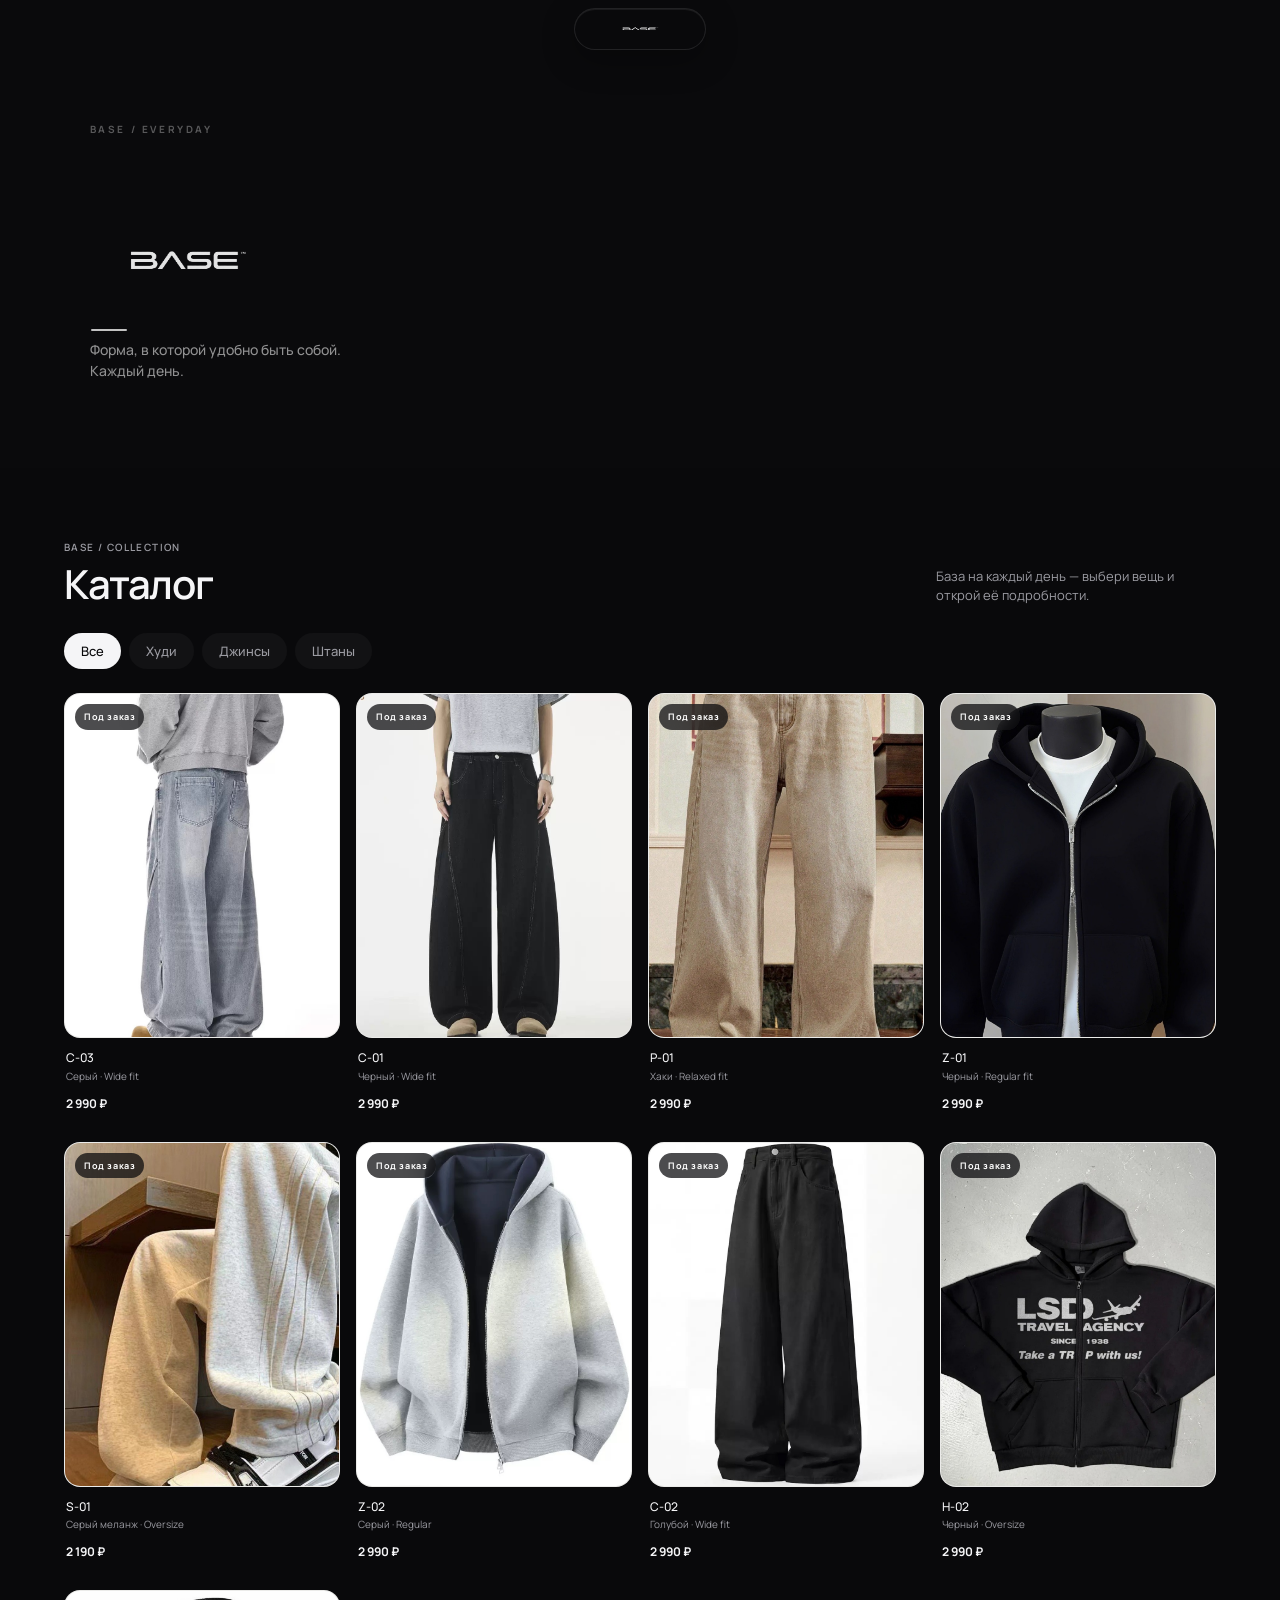
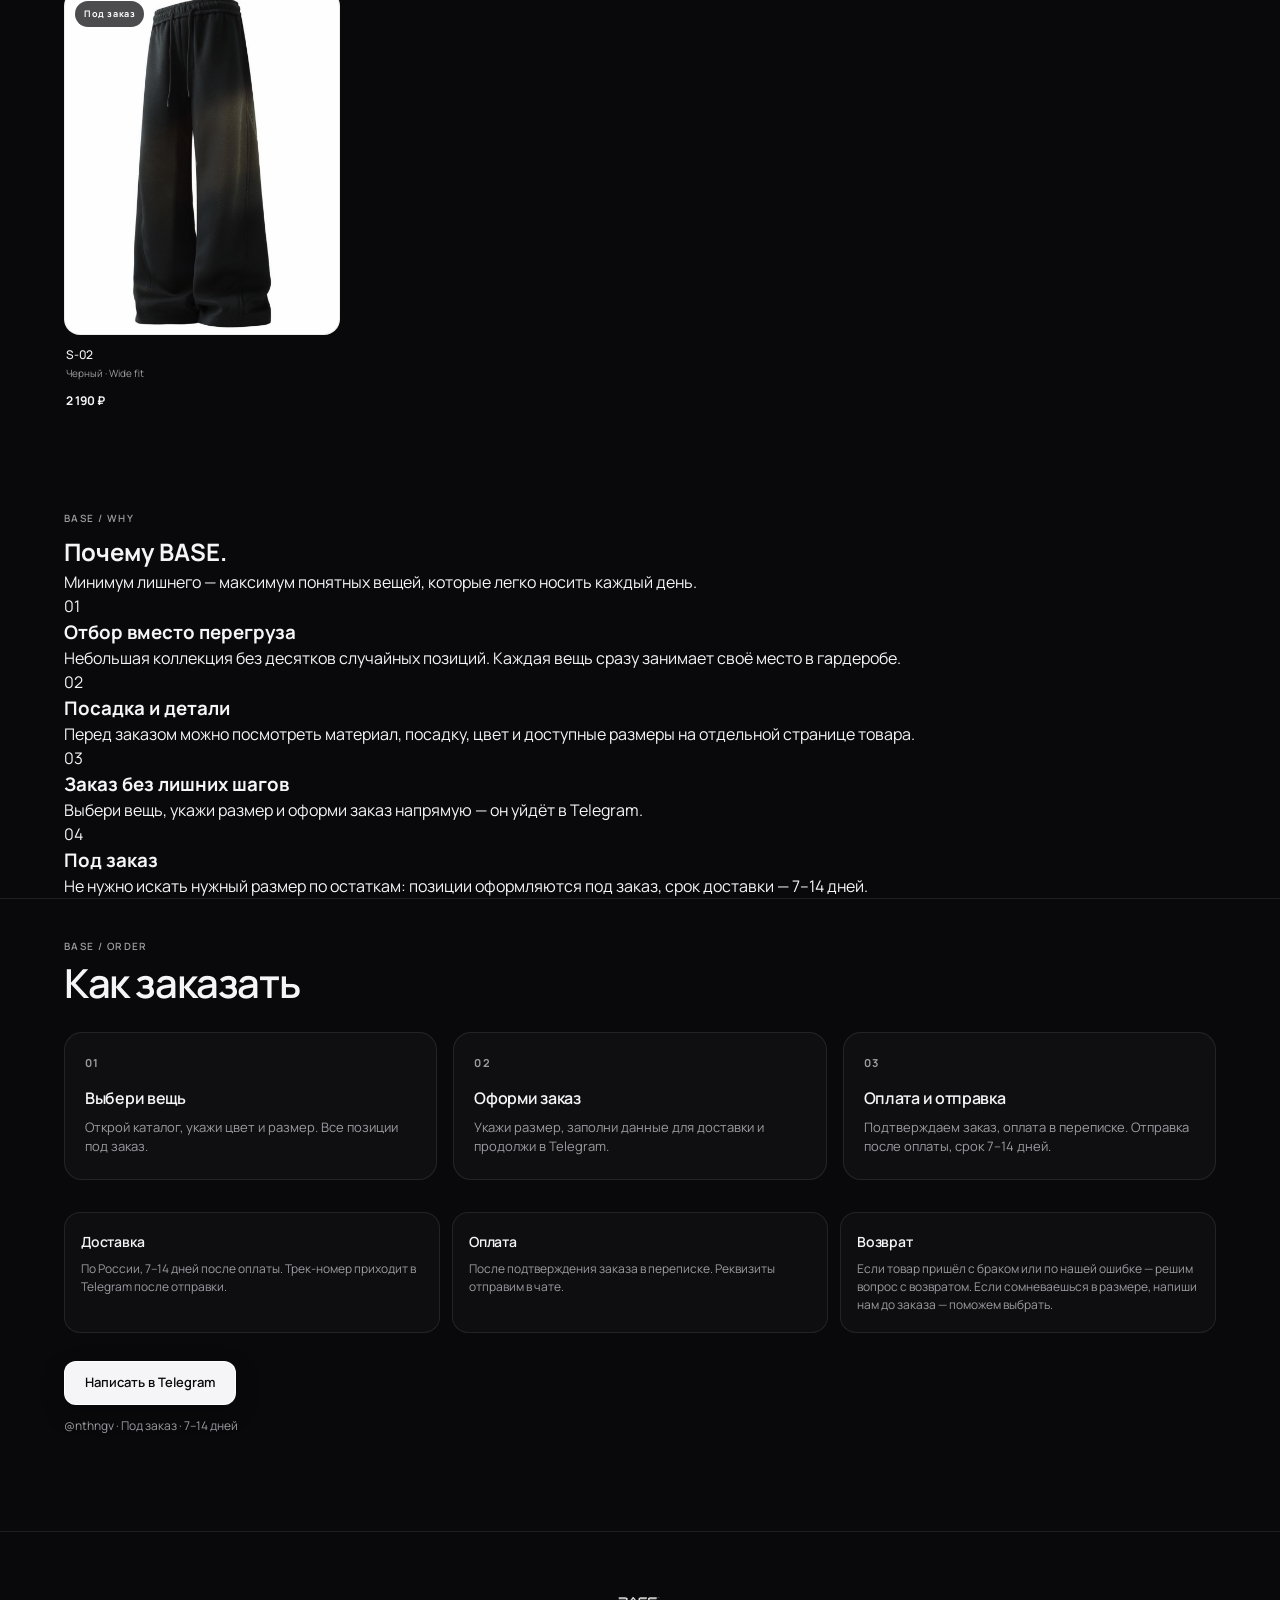
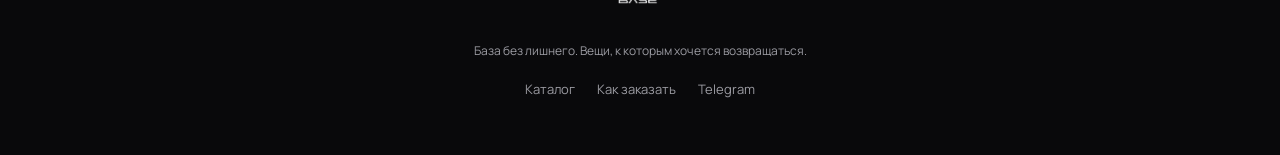
==== commit bafb5638: "Bump catalog cache" ====
--- a/index.html
+++ b/index.html
@@ -154,7 +154,7 @@
     </footer>
 
     <div class="checkout-overlay" id="checkout-overlay" aria-hidden="true"><div class="checkout-modal" role="dialog" aria-modal="true" aria-labelledby="checkout-title"><button class="checkout-close" id="checkout-close" type="button" aria-label="Закрыть">×</button><div class="checkout-body"><div class="checkout-kicker">BASE / ORDER</div><h2 class="checkout-title" id="checkout-title">Данные для доставки</h2><p class="checkout-intro">Заполни данные — после этого откроется Telegram с уже готовым заказом.</p><form id="checkout-form" novalidate><label class="checkout-field"><span>ФИО</span><input id="checkout-name" type="text" autocomplete="name" placeholder="Иван Иванов" required></label><label class="checkout-field"><span>Контактный номер</span><input id="checkout-phone" type="tel" inputmode="tel" autocomplete="tel" placeholder="+7 900 000-00-00" required></label><label class="checkout-field"><span>Адрес доставки</span><textarea id="checkout-address" rows="3" autocomplete="street-address" placeholder="Город, улица, дом, квартира" required></textarea></label><label class="checkout-field"><span>Почтовый индекс</span><input id="checkout-postcode" type="text" inputmode="numeric" autocomplete="postal-code" placeholder="123456" required></label><p class="checkout-error" id="checkout-error" role="alert" hidden></p><button class="checkout-submit" type="submit">Продолжить в Telegram</button><p class="checkout-note">Проверь данные перед переходом в Telegram.</p></form></div></div></div>
-    <script src="script.js?v=20261002-11"></script>
+    <script src="script.js?v=20261002-12"></script>
     <script src="product-routing.js?v=20261002-3"></script>
     <script src="island.js?v=20261002-11"></script>
 </body>
